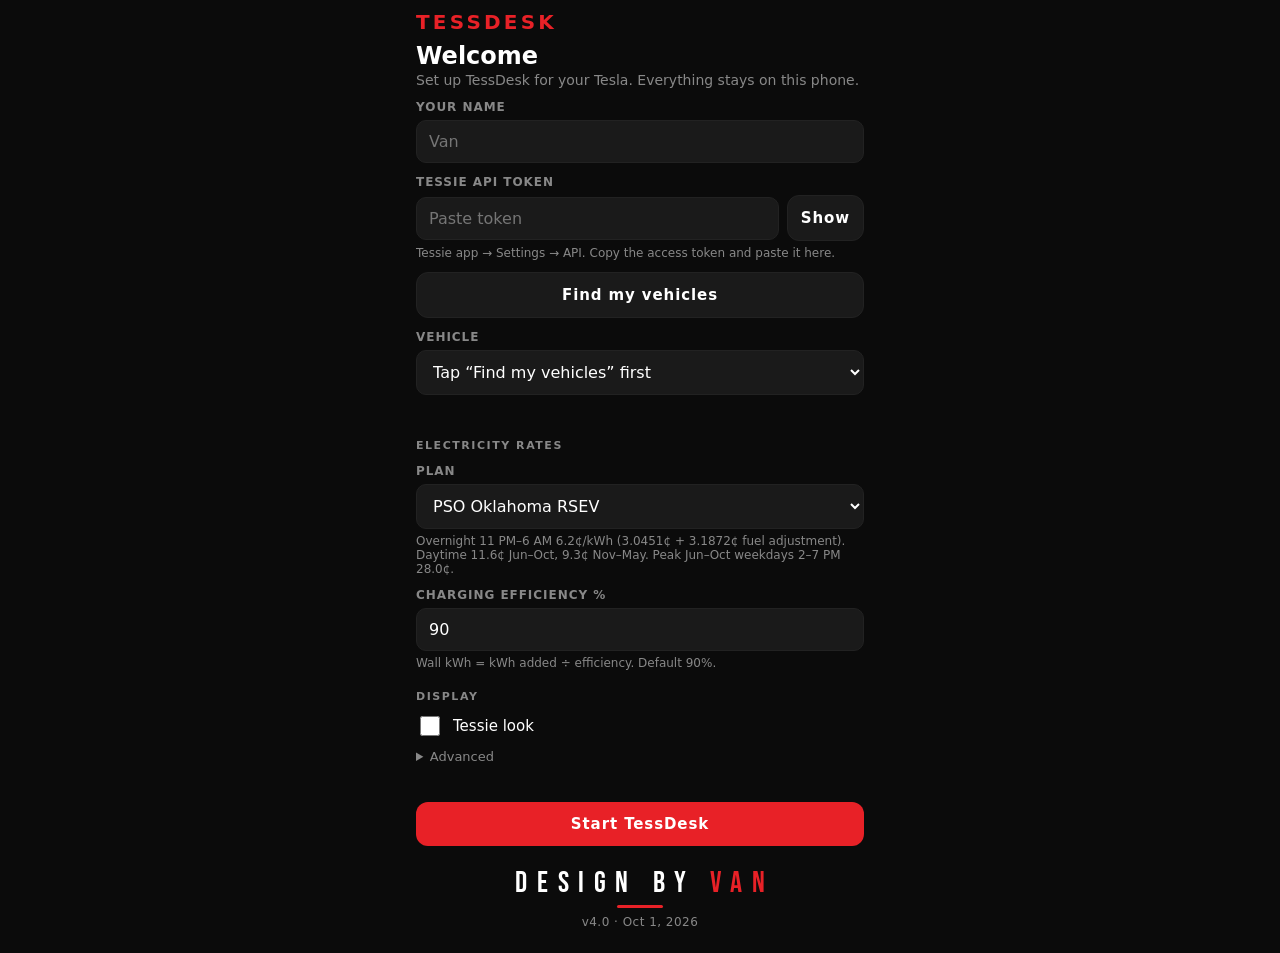
==== index.html @ 88606e4b "TessDesk mobile v4.0" ====
<!doctype html>
<html lang="en">
<head>
<meta charset="utf-8">
<meta name="viewport" content="width=device-width, initial-scale=1, viewport-fit=cover">
<title>TessDesk</title>
<meta name="description" content="TessDesk: Tesla charging cost dashboard. Design by Van.">
<meta name="theme-color" content="#0b0b0b">
<link rel="manifest" href="manifest.json">
<link rel="icon" type="image/png" sizes="32x32" href="icons/favicon-32.png">
<link rel="apple-touch-icon" sizes="180x180" href="icons/apple-touch-icon.png">
<meta name="mobile-web-app-capable" content="yes">
<meta name="apple-mobile-web-app-capable" content="yes">
<meta name="apple-mobile-web-app-status-bar-style" content="black-translucent">
<meta name="apple-mobile-web-app-title" content="TessDesk">
<meta name="format-detection" content="telephone=no">
<link rel="preload" href="fonts/BebasNeue-Regular.ttf" as="font" type="font/ttf" crossorigin>
<link rel="stylesheet" href="style.css">
<script>window.TD_CONFIG = { variant: 'main', storagePrefix: 'td:' };
try { if (JSON.parse(localStorage.getItem('td:tessieLook'))) document.documentElement.className = 'pre-tessie'; } catch (e) {}</script>
</head>
<body>
<script>if (document.documentElement.className === 'pre-tessie') document.body.className = 'tessie';</script>
<div id="app"></div>
<script src="app.js"></script>
<script>
if ('serviceWorker' in navigator) {
  window.addEventListener('load', function () { navigator.serviceWorker.register('sw.js', { scope: './' }).catch(function () {}); });
}
</script>
</body>
</html>
---- style.css ----
/* TessDesk mobile: v4.0 */
@font-face { font-family: "Bebas Neue"; src: url("fonts/BebasNeue-Regular.ttf") format("truetype"); font-display: swap; }

:root {
  --bg: #0b0b0b; --card: #111111; --card2: #1a1a1a; --line: #222222;
  --text: #ffffff; --muted: #888888; --accent: #E82127; --green: #2ECC40; --red: #E82127;
  --amber: #FFB020; --radius: 10px; --hero-font: "Segoe UI", system-ui, -apple-system, Roboto, sans-serif;
  --font: "Segoe UI", system-ui, -apple-system, "Helvetica Neue", Roboto, sans-serif;
  --track: #2a2a2a; --chip: #151515; --switch: #E82127;
}
/* TESSIE LOOK: Tessie's own palette (tessie.com: #0b0b0b bg, #3578ff blue, #49df93 green, #a1a7b1 captions) */
body.tessie {
  --bg: #081426; --card: #0f1f3a; --card2: #13284a; --line: #1c2d4a;
  --text: #ffffff; --muted: #a1a7b1; --accent: #E82127; --green: #49df93; --red: #ea384c;
  --amber: #ffb547; --radius: 16px; --track: #1c2d4a; --chip: #0f1f3a; --switch: #3578ff;
  --font: -apple-system, "SF Pro Display", "Segoe UI Variable Display", "Inter", system-ui, Roboto, sans-serif;
  --hero-font: -apple-system, "SF Pro Display", "Segoe UI Variable Display", "Inter", system-ui, Roboto, sans-serif;
}

* { box-sizing: border-box; -webkit-tap-highlight-color: transparent; }
html, body { margin: 0; background: var(--bg); color: var(--text); font-family: var(--font); }
body { min-height: 100vh; overscroll-behavior-y: contain; transition: background .25s; }
.wrap { max-width: 480px; margin: 0 auto; padding: calc(env(safe-area-inset-top) + 10px) 16px calc(env(safe-area-inset-bottom) + 18px); }
button { font: inherit; color: inherit; }

/* header */
.hdr { display: flex; align-items: center; justify-content: space-between; gap: 8px; }
.brand { font-weight: 900; color: var(--accent); letter-spacing: .16em; font-size: 20px; text-transform: uppercase; }
.who { color: var(--muted); font-size: 13px; text-align: right; white-space: nowrap; overflow: hidden; text-overflow: ellipsis; }
.who b { color: var(--text); font-weight: 600; }
.toolbar { display: flex; align-items: center; justify-content: space-between; margin: 6px 0 4px; color: var(--muted); font-size: 12px; min-height: 30px; }
.tools { display: flex; gap: 6px; }
.icon-btn { background: var(--card); border: 1px solid var(--line); border-radius: 50%; width: 34px; height: 34px; display: grid; place-items: center; cursor: pointer; }
.icon-btn svg { width: 17px; height: 17px; fill: none; stroke: var(--text); stroke-width: 2; stroke-linecap: round; stroke-linejoin: round; }
.icon-btn.spin svg { animation: spin 0.9s linear infinite; }
@keyframes spin { to { transform: rotate(360deg); } }
.note { color: var(--muted); }
.note.err { color: var(--amber); }

/* hero */
.hero { text-align: center; padding: 14px 0 6px; }
.hero .badge { display: inline-block; font-size: 11px; font-weight: 700; letter-spacing: .12em; padding: 3px 10px; border-radius: 99px; background: var(--card); color: var(--muted); }
.hero .badge.on { color: var(--green); background: color-mix(in srgb, var(--green) 14%, transparent); }
.hero .money { font-family: var(--hero-font); font-weight: 800; font-size: 76px; line-height: 1.05; letter-spacing: -.02em; margin: 6px 0 2px; font-variant-numeric: tabular-nums; }
.money.green { color: var(--green); } .money.red { color: var(--red); }
.hero .sub { font-size: 15px; color: var(--text); opacity: .9; }
.hero .meta { font-size: 12.5px; color: var(--muted); margin-top: 4px; }

/* toggle */
.toggle-row { display: flex; justify-content: center; margin: 10px 0 14px; }
.toggle { display: inline-flex; align-items: center; gap: 10px; background: var(--card); border: 1px solid var(--line); border-radius: 99px; padding: 6px 8px 6px 14px; cursor: pointer; user-select: none; font-size: 11.5px; font-weight: 800; letter-spacing: .14em; color: var(--muted); }
.toggle .sw { width: 38px; height: 22px; border-radius: 99px; background: var(--track); position: relative; transition: background .2s; }
.toggle .sw::after { content: ""; position: absolute; top: 3px; left: 3px; width: 16px; height: 16px; border-radius: 50%; background: #fff; transition: left .2s; }
.toggle.on { color: var(--text); } .toggle.on .sw { background: var(--switch); } .toggle.on .sw::after { left: 19px; }

/* cards */
.card { background: var(--card); border: 1px solid var(--line); border-radius: var(--radius); padding: 14px; margin: 10px 0; }
body.tessie .card { border-color: transparent; }
.card h3 { margin: 0 0 10px; font-size: 11px; font-weight: 800; letter-spacing: .14em; color: var(--muted); text-transform: uppercase; }

/* progress */
.prog { position: relative; height: 34px; margin: 4px 6px 0; }
.prog .track { position: absolute; left: 0; right: 0; top: 13px; height: 8px; border-radius: 99px; background: var(--track); }
.prog .fill { position: absolute; left: 0; top: 13px; height: 8px; border-radius: 99px; transition: width .6s; }
.prog .ball { position: absolute; top: 6px; width: 22px; height: 22px; margin-left: -11px; border-radius: 50%; border: 3px solid var(--bg); transition: left .6s; }
.prog .ball.pulse { animation: pulse 1.6s ease-in-out infinite; }
@keyframes pulse { 0%,100% { box-shadow: 0 0 0 0 color-mix(in srgb, var(--green) 60%, transparent); } 50% { box-shadow: 0 0 0 8px transparent; } }
.prog .bubble { position: absolute; top: -16px; transform: translateX(-50%); font-size: 12px; font-weight: 800; transition: left .6s; }
.prog-labels { display: flex; justify-content: space-between; font-size: 12px; color: var(--muted); margin: 4px 0 0; }
.prog-labels b { color: var(--text); font-weight: 700; }
.green-bg { background: var(--green); } .red-bg { background: var(--red); }
.green-t { color: var(--green); } .red-t { color: var(--red); }

/* chips */
.chips { display: grid; grid-template-columns: repeat(3, 1fr); gap: 8px; margin: 10px 0; }
.chip { background: var(--chip); border: 1px solid var(--line); border-radius: 12px; padding: 10px 6px; text-align: center; }
body.tessie .chip { border-color: transparent; border-radius: 16px; }
.chip .k { font-size: 10px; font-weight: 800; letter-spacing: .14em; color: var(--muted); }
.chip .v { font-size: 18px; font-weight: 700; margin-top: 3px; font-variant-numeric: tabular-nums; white-space: nowrap; }

/* tires */
.tires svg { display: block; width: 100%; height: auto; max-height: 230px; }
.tires .body { fill: var(--card2); stroke: var(--muted); stroke-width: 2; }
.tires .glass { fill: color-mix(in srgb, var(--muted) 22%, transparent); }
.tires .tire { fill: var(--bg); stroke: var(--muted); stroke-width: 1.5; }
.tires .tire.low { fill: color-mix(in srgb, var(--amber) 35%, #000); stroke: var(--amber); }
.tires .psi { font: 700 22px var(--font); fill: var(--text); }
.tires .psi.low { fill: var(--amber); }
.tires .unit { font: 600 11px var(--font); fill: var(--muted); letter-spacing: .1em; }
.tires .lead { stroke: var(--line); stroke-width: 1.5; }

/* rows */
.rows .row { display: flex; align-items: baseline; justify-content: space-between; padding: 11px 2px; border-top: 1px solid var(--line); }
.rows .row:first-of-type { border-top: 0; }
.rows .row .l { font-size: 15px; } .rows .row .l small { display: block; color: var(--muted); font-size: 11.5px; margin-top: 1px; }
.rows .row .r { text-align: right; font-variant-numeric: tabular-nums; }
.rows .row .r b { font-size: 18px; } .rows .row .r small { display: block; color: var(--muted); font-size: 12px; }
.row.hl .l { color: var(--amber); } body.tessie .row.hl .l { color: #b4cdf0; }

/* footer */
.foot { text-align: center; margin: 22px 0 6px; }
.dbv { font-family: "Bebas Neue", "Oswald", Impact, "Arial Narrow", sans-serif; font-size: 30px; letter-spacing: .32em; padding-left: .32em; color: var(--text); line-height: 1; }
.dbv span { color: var(--red); }
.dbv-bar { width: 46px; height: 3px; margin: 7px auto 7px; background: var(--red); border-radius: 2px; }
.ver { color: var(--muted); font-size: 12px; letter-spacing: .04em; }

/* pull to refresh */
.ptr { position: fixed; left: 50%; top: calc(env(safe-area-inset-top) + 6px); transform: translate(-50%, -60px); background: var(--card); border: 1px solid var(--line); color: var(--muted); font-size: 12px; padding: 6px 12px; border-radius: 99px; transition: transform .15s; z-index: 10; }

/* forms */
.form h1 { font-size: 24px; margin: 8px 0 2px; }
.form p.lead { color: var(--muted); margin: 0 0 12px; font-size: 14px; }
.field { margin: 12px 0; }
.field label { display: block; font-size: 12px; font-weight: 700; letter-spacing: .08em; color: var(--muted); text-transform: uppercase; margin-bottom: 6px; }
.field .help { font-size: 12px; color: var(--muted); margin-top: 5px; }
input[type=text], input[type=password], input[type=number], input[type=url], select {
  width: 100%; font: inherit; font-size: 16px; color: var(--text); background: var(--card2); border: 1px solid var(--line); border-radius: 10px; padding: 11px 12px; outline: none; }
input:focus, select:focus { border-color: var(--accent); }
.inline { display: flex; gap: 8px; align-items: center; }
.inline > * { flex: 1; }
.check { display: flex; gap: 10px; align-items: center; font-size: 15px; margin: 10px 0; }
.check input { width: 20px; height: 20px; accent-color: var(--accent); }
.btn { display: block; width: 100%; border: 0; border-radius: 12px; padding: 13px; font-weight: 800; letter-spacing: .06em; cursor: pointer; background: var(--accent); color: #fff; margin: 10px 0; font-size: 15px; }
.btn.ghost { background: var(--card2); color: var(--text); border: 1px solid var(--line); }
.btn.danger { background: transparent; color: var(--red); border: 1px solid var(--red); }
.btn:disabled { opacity: .5; }
.msg { font-size: 13px; margin-top: 6px; min-height: 18px; }
.msg.err { color: var(--amber); } .msg.ok { color: var(--green); }
.sect { font-size: 11px; font-weight: 800; letter-spacing: .14em; color: var(--muted); margin: 20px 0 4px; text-transform: uppercase; }
.hidden { display: none !important; }
.test-banner { background: #FFB020; color: #000; font-weight: 800; font-size: 11px; letter-spacing: .18em; text-align: center; padding: 3px; border-radius: 6px; margin-bottom: 8px; }
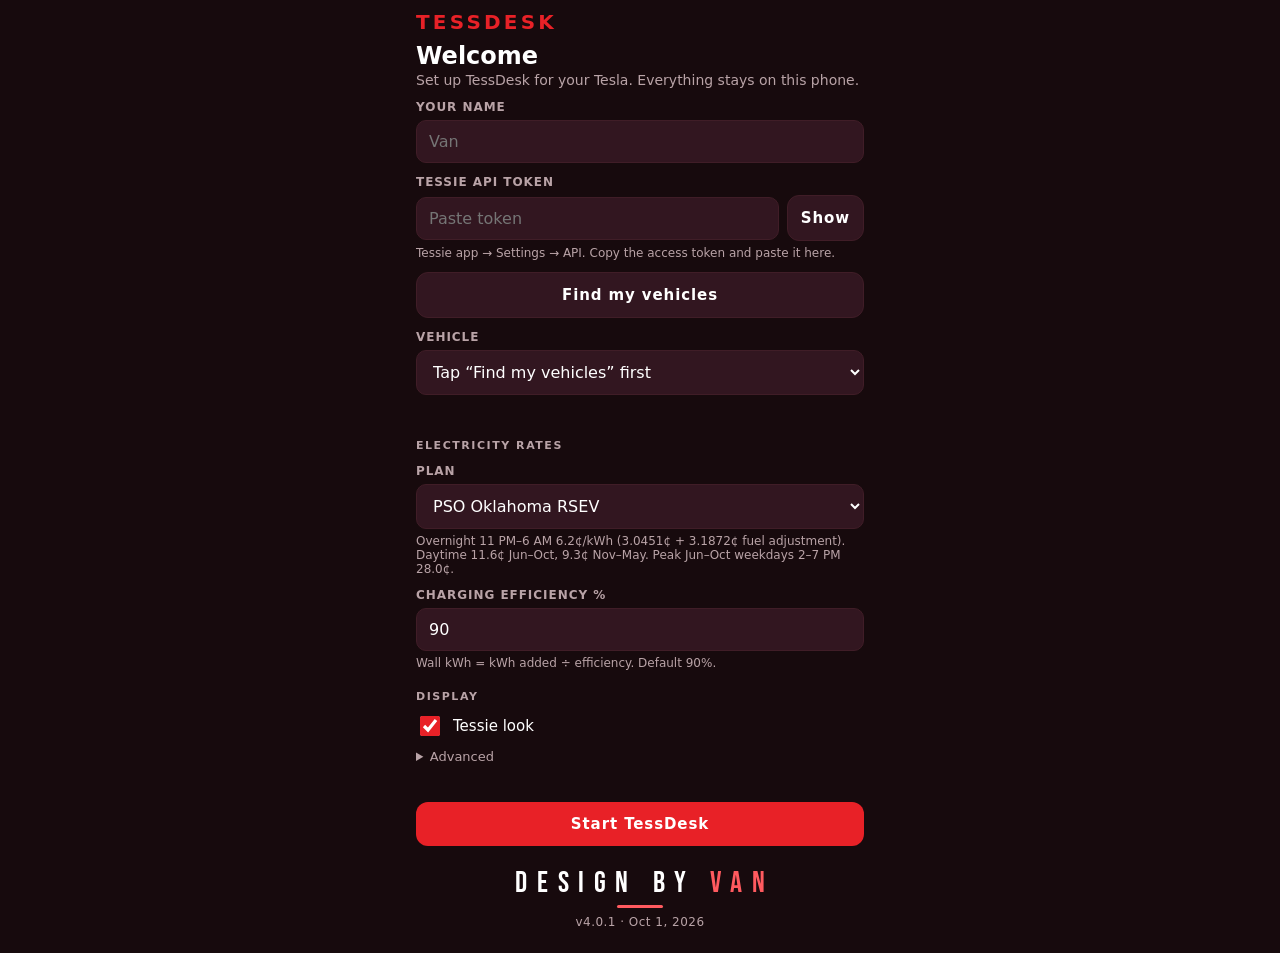
==== commit 819e76bc: "TessDesk v4.0.1: Tessie look default, palette follows charging state (green charging / red idle)" ====
--- a/index.html
+++ b/index.html
@@ -17,10 +17,13 @@
 <link rel="preload" href="fonts/BebasNeue-Regular.ttf" as="font" type="font/ttf" crossorigin>
 <link rel="stylesheet" href="style.css">
 <script>window.TD_CONFIG = { variant: 'main', storagePrefix: 'td:' };
-try { if (JSON.parse(localStorage.getItem('td:tessieLook'))) document.documentElement.className = 'pre-tessie'; } catch (e) {}</script>
+try { var tl = localStorage.getItem('td:tessieLook'), on = tl === null ? true : JSON.parse(tl) !== false, cc = JSON.parse(localStorage.getItem('td:cache') || 'null'),
+  chg = !!(cc && cc.state && cc.state.charge_state && cc.state.charge_state.charging_state === 'Charging');
+  if (on) { document.documentElement.className = chg ? 'pre-tessie' : 'pre-tessie-idle';
+    document.querySelector('meta[name=theme-color]').setAttribute('content', chg ? '#081426' : '#170a0d'); } } catch (e) {}</script>
 </head>
 <body>
-<script>if (document.documentElement.className === 'pre-tessie') document.body.className = 'tessie';</script>
+<script>var pc = document.documentElement.className; if (pc === 'pre-tessie') document.body.className = 'tessie'; else if (pc === 'pre-tessie-idle') document.body.className = 'tessie idle';</script>
 <div id="app"></div>
 <script src="app.js"></script>
 <script>
--- a/style.css
+++ b/style.css
@@ -16,6 +16,14 @@
   --font: -apple-system, "SF Pro Display", "Segoe UI Variable Display", "Inter", system-ui, Roboto, sans-serif;
   --hero-font: -apple-system, "SF Pro Display", "Segoe UI Variable Display", "Inter", system-ui, Roboto, sans-serif;
 }
+
+/* TESSIE LOOK while NOT charging: same look, red accents, subtle red-tinted dark background */
+body.tessie.idle {
+  --bg: #170a0d; --card: #26111a; --card2: #321620; --line: #401d27;
+  --muted: #b9a3a7; --red: #ff5a5f; --accent: #E82127; --amber: #ffb547;
+  --track: #401d27; --chip: #26111a; --switch: #E82127;
+}
+body.tessie.idle .row.hl .l { color: #ffb3b5 !important; }
 
 * { box-sizing: border-box; -webkit-tap-highlight-color: transparent; }
 html, body { margin: 0; background: var(--bg); color: var(--text); font-family: var(--font); }
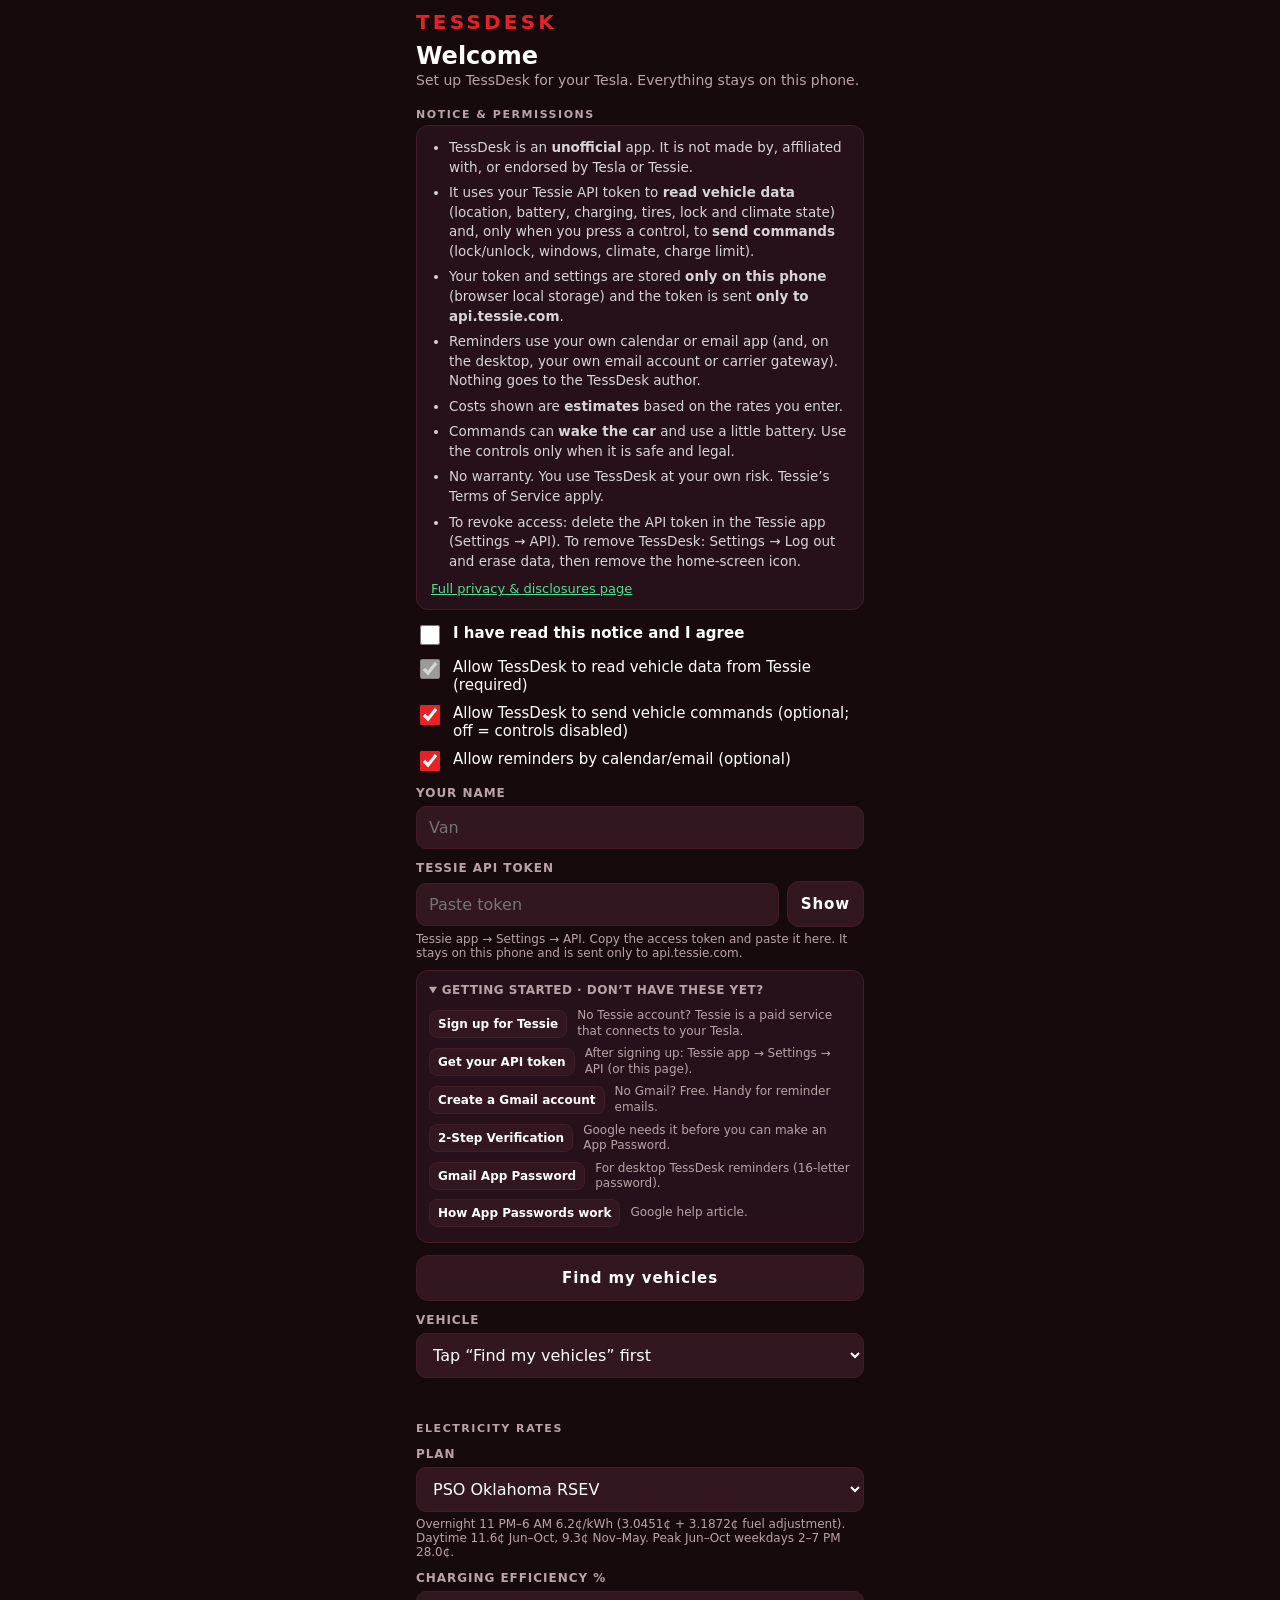
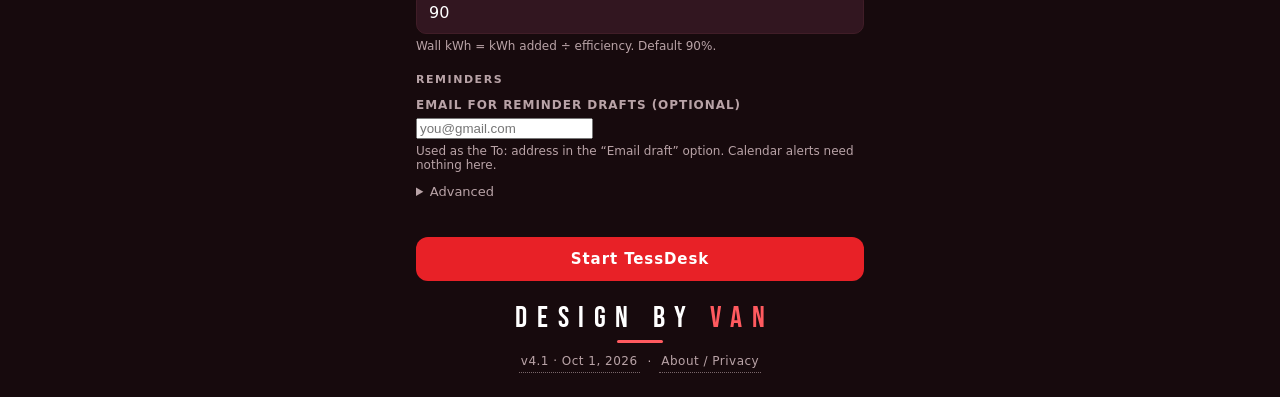
==== commit 1acc386c: "TessDesk v4.1: Tesla controls, charge-limit slider, battery card, green/yellow/red tires with remind" ====
--- a/index.html
+++ b/index.html
@@ -17,7 +17,7 @@
 <link rel="preload" href="fonts/BebasNeue-Regular.ttf" as="font" type="font/ttf" crossorigin>
 <link rel="stylesheet" href="style.css">
 <script>window.TD_CONFIG = { variant: 'main', storagePrefix: 'td:' };
-try { var tl = localStorage.getItem('td:tessieLook'), on = tl === null ? true : JSON.parse(tl) !== false, cc = JSON.parse(localStorage.getItem('td:cache') || 'null'),
+try { var on = true, cc = JSON.parse(localStorage.getItem('td:cache') || 'null'),
   chg = !!(cc && cc.state && cc.state.charge_state && cc.state.charge_state.charging_state === 'Charging');
   if (on) { document.documentElement.className = chg ? 'pre-tessie' : 'pre-tessie-idle';
     document.querySelector('meta[name=theme-color]').setAttribute('content', chg ? '#081426' : '#170a0d'); } } catch (e) {}</script>
--- a/style.css
+++ b/style.css
@@ -1,4 +1,4 @@
-/* TessDesk mobile: v4.0 */
+/* TessDesk mobile: v4.1 */
 @font-face { font-family: "Bebas Neue"; src: url("fonts/BebasNeue-Regular.ttf") format("truetype"); font-display: swap; }
 
 :root {
@@ -54,12 +54,7 @@
 .hero .sub { font-size: 15px; color: var(--text); opacity: .9; }
 .hero .meta { font-size: 12.5px; color: var(--muted); margin-top: 4px; }
 
-/* toggle */
-.toggle-row { display: flex; justify-content: center; margin: 10px 0 14px; }
-.toggle { display: inline-flex; align-items: center; gap: 10px; background: var(--card); border: 1px solid var(--line); border-radius: 99px; padding: 6px 8px 6px 14px; cursor: pointer; user-select: none; font-size: 11.5px; font-weight: 800; letter-spacing: .14em; color: var(--muted); }
-.toggle .sw { width: 38px; height: 22px; border-radius: 99px; background: var(--track); position: relative; transition: background .2s; }
-.toggle .sw::after { content: ""; position: absolute; top: 3px; left: 3px; width: 16px; height: 16px; border-radius: 50%; background: #fff; transition: left .2s; }
-.toggle.on { color: var(--text); } .toggle.on .sw { background: var(--switch); } .toggle.on .sw::after { left: 19px; }
+.gap { height: 12px; }
 
 /* cards */
 .card { background: var(--card); border: 1px solid var(--line); border-radius: var(--radius); padding: 14px; margin: 10px 0; }
@@ -85,15 +80,26 @@
 body.tessie .chip { border-color: transparent; border-radius: 16px; }
 .chip .k { font-size: 10px; font-weight: 800; letter-spacing: .14em; color: var(--muted); }
 .chip .v { font-size: 18px; font-weight: 700; margin-top: 3px; font-variant-numeric: tabular-nums; white-space: nowrap; }
+.chip .v.soft { font-size: 15px; color: var(--text); line-height: 21px; }
+.chip .s { font-size: 10.5px; color: var(--muted); margin-top: 2px; white-space: nowrap; overflow: hidden; text-overflow: ellipsis; }
 
 /* tires */
 .tires svg { display: block; width: 100%; height: auto; max-height: 230px; }
 .tires .body { fill: var(--card2); stroke: var(--muted); stroke-width: 2; }
 .tires .glass { fill: color-mix(in srgb, var(--muted) 22%, transparent); }
 .tires .tire { fill: var(--bg); stroke: var(--muted); stroke-width: 1.5; }
-.tires .tire.low { fill: color-mix(in srgb, var(--amber) 35%, #000); stroke: var(--amber); }
+.tires .tire.g { fill: color-mix(in srgb, var(--green) 55%, #000); stroke: var(--green); }
+.tires .tire.y { fill: color-mix(in srgb, var(--amber) 50%, #000); stroke: var(--amber); }
+.tires .tire.r { fill: color-mix(in srgb, #ff3b3b 55%, #000); stroke: #ff4d4d; }
 .tires .psi { font: 700 22px var(--font); fill: var(--text); }
-.tires .psi.low { fill: var(--amber); }
+.tires .psi.y { fill: var(--amber); }
+.tires .psi.r { fill: #ff4d4d; }
+.tires .pulse { animation: tpulse 1.3s ease-in-out infinite; }
+@keyframes tpulse { 0%, 100% { opacity: 1; } 50% { opacity: .25; } }
+@media (prefers-reduced-motion: reduce) { .tires .pulse { animation-duration: 2.6s; } }
+.cbtn.remind { display: flex; flex-direction: column; align-items: center; width: 100%; margin-top: 8px; min-height: 48px; gap: 2px; }
+.cbtn.remind small { font-size: 11px; color: var(--muted); font-weight: 600; letter-spacing: .04em; }
+.tires .psi .warn { font-size: 13px; font-weight: 800; letter-spacing: .06em; }
 .tires .unit { font: 600 11px var(--font); fill: var(--muted); letter-spacing: .1em; }
 .tires .lead { stroke: var(--line); stroke-width: 1.5; }
 
@@ -110,7 +116,8 @@
 .dbv { font-family: "Bebas Neue", "Oswald", Impact, "Arial Narrow", sans-serif; font-size: 30px; letter-spacing: .32em; padding-left: .32em; color: var(--text); line-height: 1; }
 .dbv span { color: var(--red); }
 .dbv-bar { width: 46px; height: 3px; margin: 7px auto 7px; background: var(--red); border-radius: 2px; }
-.ver { color: var(--muted); font-size: 12px; letter-spacing: .04em; }
+.ver { color: var(--muted); font-size: 12px; letter-spacing: .04em; text-decoration: none; border-bottom: 1px dotted color-mix(in srgb, var(--muted) 60%, transparent); padding: 4px 2px; }
+.ver:active, .ver:hover { color: var(--text); }
 
 /* pull to refresh */
 .ptr { position: fixed; left: 50%; top: calc(env(safe-area-inset-top) + 6px); transform: translate(-50%, -60px); background: var(--card); border: 1px solid var(--line); color: var(--muted); font-size: 12px; padding: 6px 12px; border-radius: 99px; transition: transform .15s; z-index: 10; }
@@ -137,3 +144,86 @@
 .sect { font-size: 11px; font-weight: 800; letter-spacing: .14em; color: var(--muted); margin: 20px 0 4px; text-transform: uppercase; }
 .hidden { display: none !important; }
 .test-banner { background: #FFB020; color: #000; font-weight: 800; font-size: 11px; letter-spacing: .18em; text-align: center; padding: 3px; border-radius: 6px; margin-bottom: 8px; }
+
+/* v4.1 battery card */
+.batt-hd { display: flex; justify-content: space-between; align-items: baseline; }
+.batt-hd h3 { margin-bottom: 4px; }
+.bstate { font-size: 10.5px; font-weight: 800; letter-spacing: .1em; color: var(--muted); }
+.bstate.on { color: var(--green); }
+.batt-top, .batt-drag { display: flex; align-items: flex-end; gap: 14px; height: 54px; }
+.batt-top .pct { font-size: 50px; font-weight: 800; line-height: 1; letter-spacing: -.02em; font-variant-numeric: tabular-nums; }
+.batt-top .rng b { display: block; font-size: 22px; font-weight: 700; line-height: 1.05; }
+.batt-top .rng small { display: block; font-size: 10px; font-weight: 800; letter-spacing: .12em; color: var(--muted); margin-bottom: 5px; }
+.batt-drag { justify-content: center; align-items: center; }
+.batt-drag small { white-space: nowrap; font-size: 11px; font-weight: 800; letter-spacing: .14em; color: var(--muted); }
+.batt-drag span { white-space: nowrap; font-size: 36px; font-weight: 800; font-variant-numeric: tabular-nums; }
+.bar { position: relative; height: 52px; margin: 6px 14px 0; touch-action: none; cursor: pointer; }
+.bar .track { position: absolute; left: 0; right: 0; top: 21px; height: 10px; border-radius: 99px; background: var(--track); }
+.bar .fill { position: absolute; top: 21px; height: 10px; border-radius: 99px; transition: width .4s, left .4s; }
+.bar .fill.base { left: 0; opacity: .45; }
+.bar .tick { position: absolute; top: 13px; width: 2px; height: 26px; margin-left: -1px; background: var(--text); opacity: .7; border-radius: 1px; }
+.bar .ball { position: absolute; top: 12px; width: 28px; height: 28px; margin-left: -14px; border-radius: 50%; border: 3px solid var(--bg); color: var(--bg); font-size: 10px; font-weight: 800; display: grid; place-items: center; transition: left .4s; }
+.bar .ball.pulse { animation: pulse 1.6s ease-in-out infinite; }
+.bar .thumb { position: absolute; top: 0; width: 30px; height: 52px; margin-left: -15px; border-radius: 9px; background: #fff; border: 3px solid var(--bg);
+  box-shadow: 0 2px 8px rgba(0,0,0,.45); display: flex; justify-content: center; align-items: center; gap: 4px; cursor: ew-resize; }
+.bar .thumb i { width: 2px; height: 20px; background: #666; border-radius: 1px; }
+.bar .thumb.drag { transform: scale(1.12); box-shadow: 0 0 0 6px color-mix(in srgb, var(--text) 18%, transparent); }
+.fl-labels { display: flex; justify-content: space-between; margin-top: 8px; }
+.fl-labels > div { display: flex; flex-direction: column; }
+.fl-labels .r { text-align: right; align-items: flex-end; }
+.fl-labels small { font-size: 10.5px; font-weight: 800; letter-spacing: .14em; color: var(--muted); }
+.fl-labels .mi { font-size: 14px; font-weight: 700; color: var(--text); opacity: .85; margin-top: 2px; }
+.fl-labels b { font-size: 24px; font-weight: 800; line-height: 1.05; font-variant-numeric: tabular-nums; }
+
+/* v4.1 TESLA CONTROLS (styled like the tires card) */
+.ctl-hd { display: flex; justify-content: space-between; align-items: baseline; }
+.ctl .dry { font-size: 10px; font-weight: 800; letter-spacing: .12em; color: var(--amber); }
+.ctl-row2 { display: grid; grid-template-columns: 1fr 1fr; gap: 8px; }
+.ctl-row3 { display: grid; grid-template-columns: 1fr 1fr 1.35fr; gap: 8px; margin-top: 8px; }
+.cbtn { background: var(--card2); border: 1.5px solid var(--line); border-radius: 14px; min-height: 54px; padding: 6px 8px; cursor: pointer; color: var(--text);
+  display: flex; flex-direction: column; align-items: center; justify-content: center; touch-action: manipulation; }
+.cbtn:active { transform: scale(.97); opacity: .8; }
+.cbtn:disabled { opacity: .45; }
+.cbtn b { font-size: 15px; font-weight: 800; letter-spacing: .04em; }
+.cbtn small { font-size: 10.5px; color: var(--muted); font-weight: 600; letter-spacing: .04em; white-space: nowrap; }
+.cbtn.big { flex-direction: row; justify-content: flex-start; gap: 10px; min-height: 66px; padding: 8px 12px; text-align: left; }
+.cbtn.big span { display: flex; flex-direction: column; min-width: 0; }
+.cbtn.big b { font-size: 17px; }
+.cbtn svg { width: 24px; height: 24px; flex: 0 0 24px; fill: none; stroke: var(--green); stroke-width: 2.2; stroke-linecap: round; stroke-linejoin: round; }
+.cbtn.warn { border-color: var(--amber); } .cbtn.warn b, .cbtn.warn small { color: var(--amber); } .cbtn.warn svg { stroke: var(--amber); }
+.cbtn.on { background: #3578ff; border-color: #3578ff; } .cbtn.on small { color: #e8efff; } .cbtn.on svg { stroke: #fff; }
+.temp { display: grid; grid-template-columns: 40px 1fr 40px; align-items: center; gap: 4px; }
+.cbtn.sq { min-height: 54px; padding: 0; font-size: 24px; font-weight: 800; }
+.temp .tv { text-align: center; } .temp .tv b { display: block; font-size: 20px; font-weight: 800; } .temp .tv small { font-size: 9px; font-weight: 800; letter-spacing: .1em; color: var(--muted); }
+.ctl-msg { display: flex; gap: 8px; align-items: center; margin-top: 10px; padding: 9px 10px; border-radius: 10px; background: color-mix(in srgb, var(--bg) 60%, transparent); font-size: 13px; color: var(--muted); min-height: 38px; }
+.ctl-msg.ok { color: var(--green); } .ctl-msg.err { color: #ff6b6b; } .ctl-msg.busy { color: var(--text); }
+.spin { width: 15px; height: 15px; flex: 0 0 15px; border-radius: 50%; border: 2.5px solid color-mix(in srgb, var(--green) 30%, transparent); border-top-color: var(--green); animation: spin .8s linear infinite; }
+
+/* confirmation dialog */
+.modal { position: fixed; inset: 0; background: rgba(0,0,0,.6); display: grid; place-items: center; z-index: 50; padding: 24px; }
+.mbox { background: var(--card); border: 1px solid var(--line); border-radius: 18px; padding: 20px; width: 100%; max-width: 340px; box-shadow: 0 12px 40px rgba(0,0,0,.5); }
+.mq { font-size: 20px; font-weight: 800; text-align: center; margin: 4px 0 16px; }
+.mbtns { display: grid; grid-template-columns: 1fr 1fr; gap: 10px; } .mbtns .btn { margin: 0; }
+
+/* v4.1: footer links, notice, getting-started panel, reminders */
+.foot-links { display: flex; justify-content: center; align-items: center; gap: 8px; flex-wrap: wrap; }
+.foot-links .dot { color: var(--muted); font-size: 12px; }
+.card.ctl.off { opacity: .75; }
+.notice { background: var(--card); border: 1px solid var(--line); border-radius: 12px; padding: 4px 14px 10px; font-size: 13.5px; line-height: 1.45; color: color-mix(in srgb, var(--text) 82%, transparent); }
+.notice ul { padding-left: 18px; margin: 8px 0; } .notice li { margin: 6px 0; }
+.notice .lnk, .lnk { color: var(--green); font-size: 13px; }
+.check.agree { margin-top: 14px; }
+.check { align-items: flex-start; } .check input { flex: 0 0 20px; margin-top: 1px; }
+.help-panel { margin: 10px 0; background: var(--card); border: 1px solid var(--line); border-radius: 12px; padding: 8px 12px; font-size: 13px; }
+.help-panel summary { cursor: pointer; font-weight: 800; letter-spacing: .04em; color: var(--muted); font-size: 12px; text-transform: uppercase; padding: 4px 0; }
+.help-panel .hl { display: flex; align-items: center; gap: 10px; margin: 7px 0; }
+.help-panel .hbtn { flex: 0 0 auto; min-width: 128px; text-align: center; background: var(--card2); border: 1px solid var(--line); border-radius: 8px; padding: 6px 8px; color: var(--text); text-decoration: none; font-weight: 700; font-size: 12px; }
+.help-panel .hl span { color: var(--muted); font-size: 12px; line-height: 1.3; }
+.mbox.rem { max-height: 86vh; overflow-y: auto; text-align: left; }
+.mbox.rem .rl { color: var(--muted); font-size: 13.5px; margin: 6px 0 10px; line-height: 1.5; }
+.mbox.rem .hrs { display: grid; grid-template-columns: repeat(4, 1fr); gap: 6px; }
+.mbox.rem .hrs .btn { margin: 0; padding: 11px 4px; }
+.mbox.rem .cust { display: flex; gap: 6px; margin-top: 8px; } .mbox.rem .cust input { flex: 0 0 80px; } .mbox.rem .cust .btn { margin: 0; }
+.mbox.rem a.btn { text-align: center; text-decoration: none; margin: 12px 0 4px; }
+.mbox.rem .rn { font-size: 12px; color: var(--muted); line-height: 1.4; }
+.mbox.rem .rn.muted { margin-top: 12px; font-style: italic; }
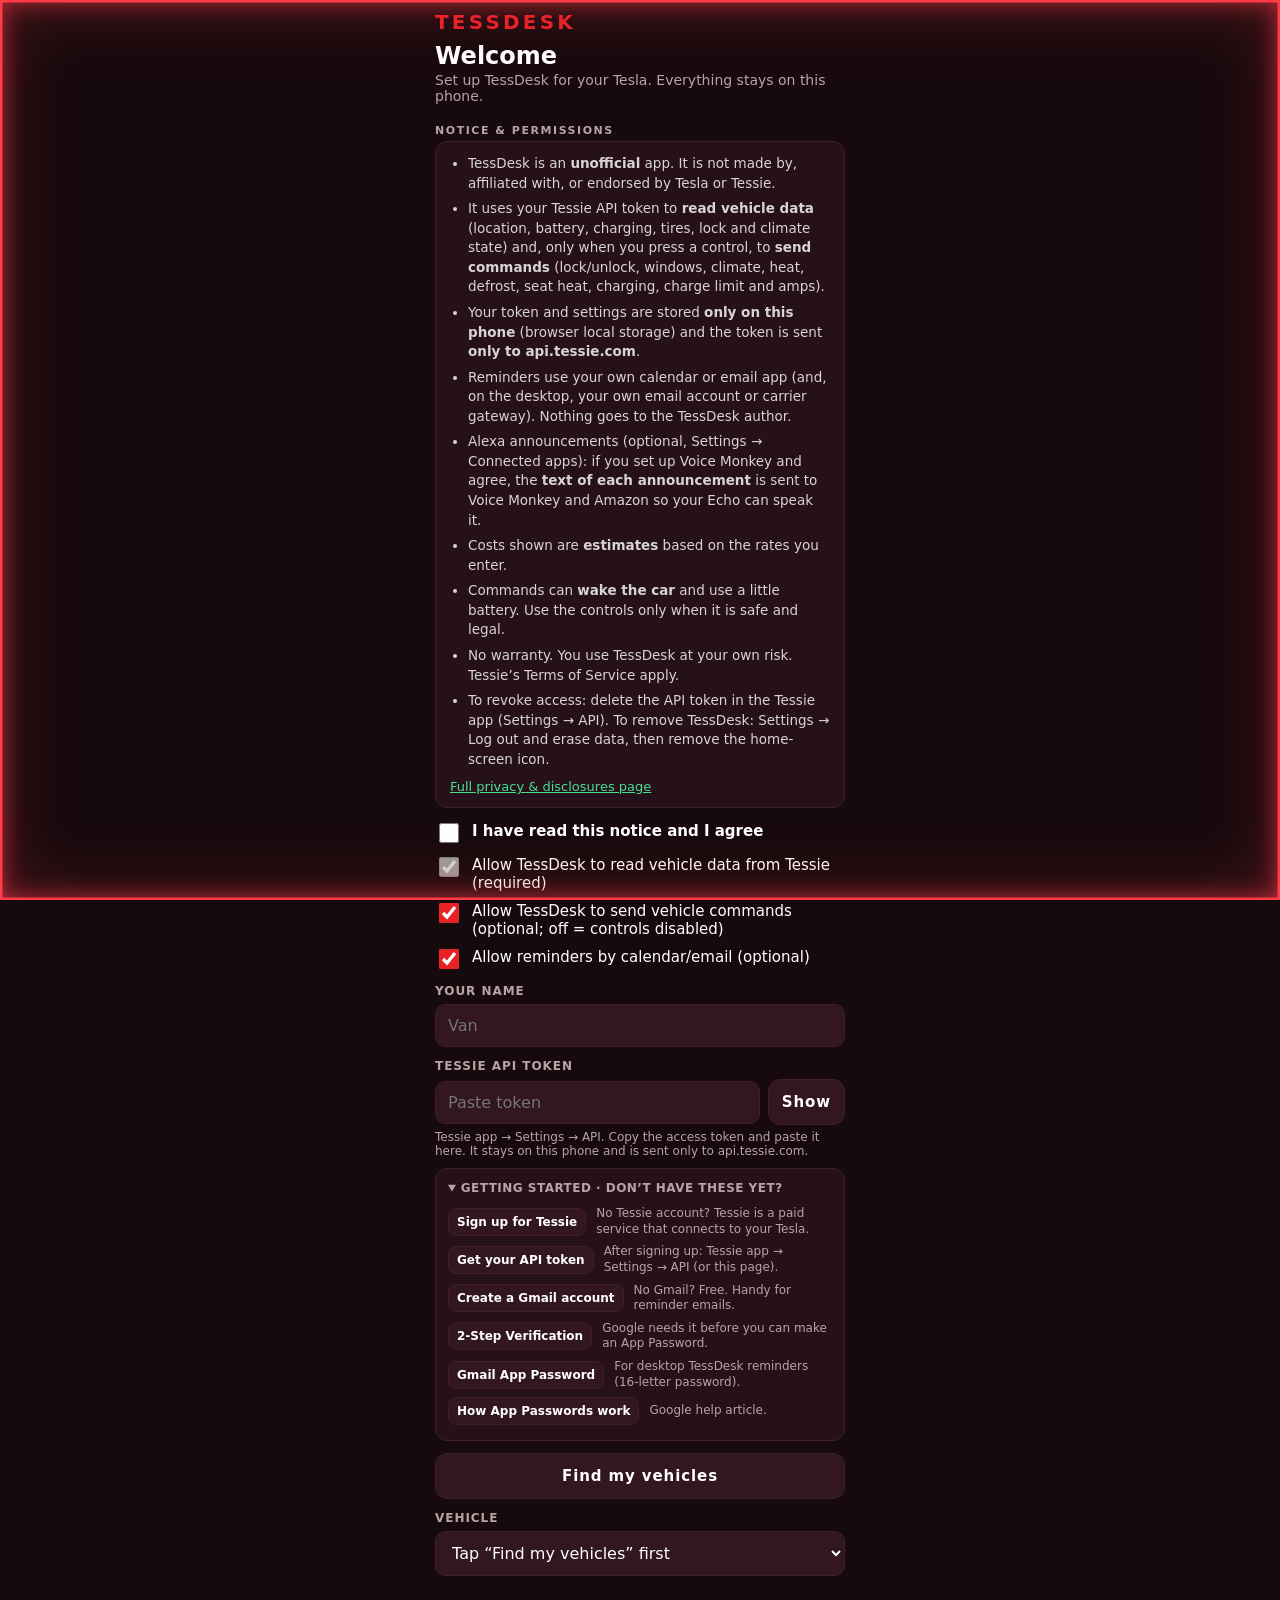
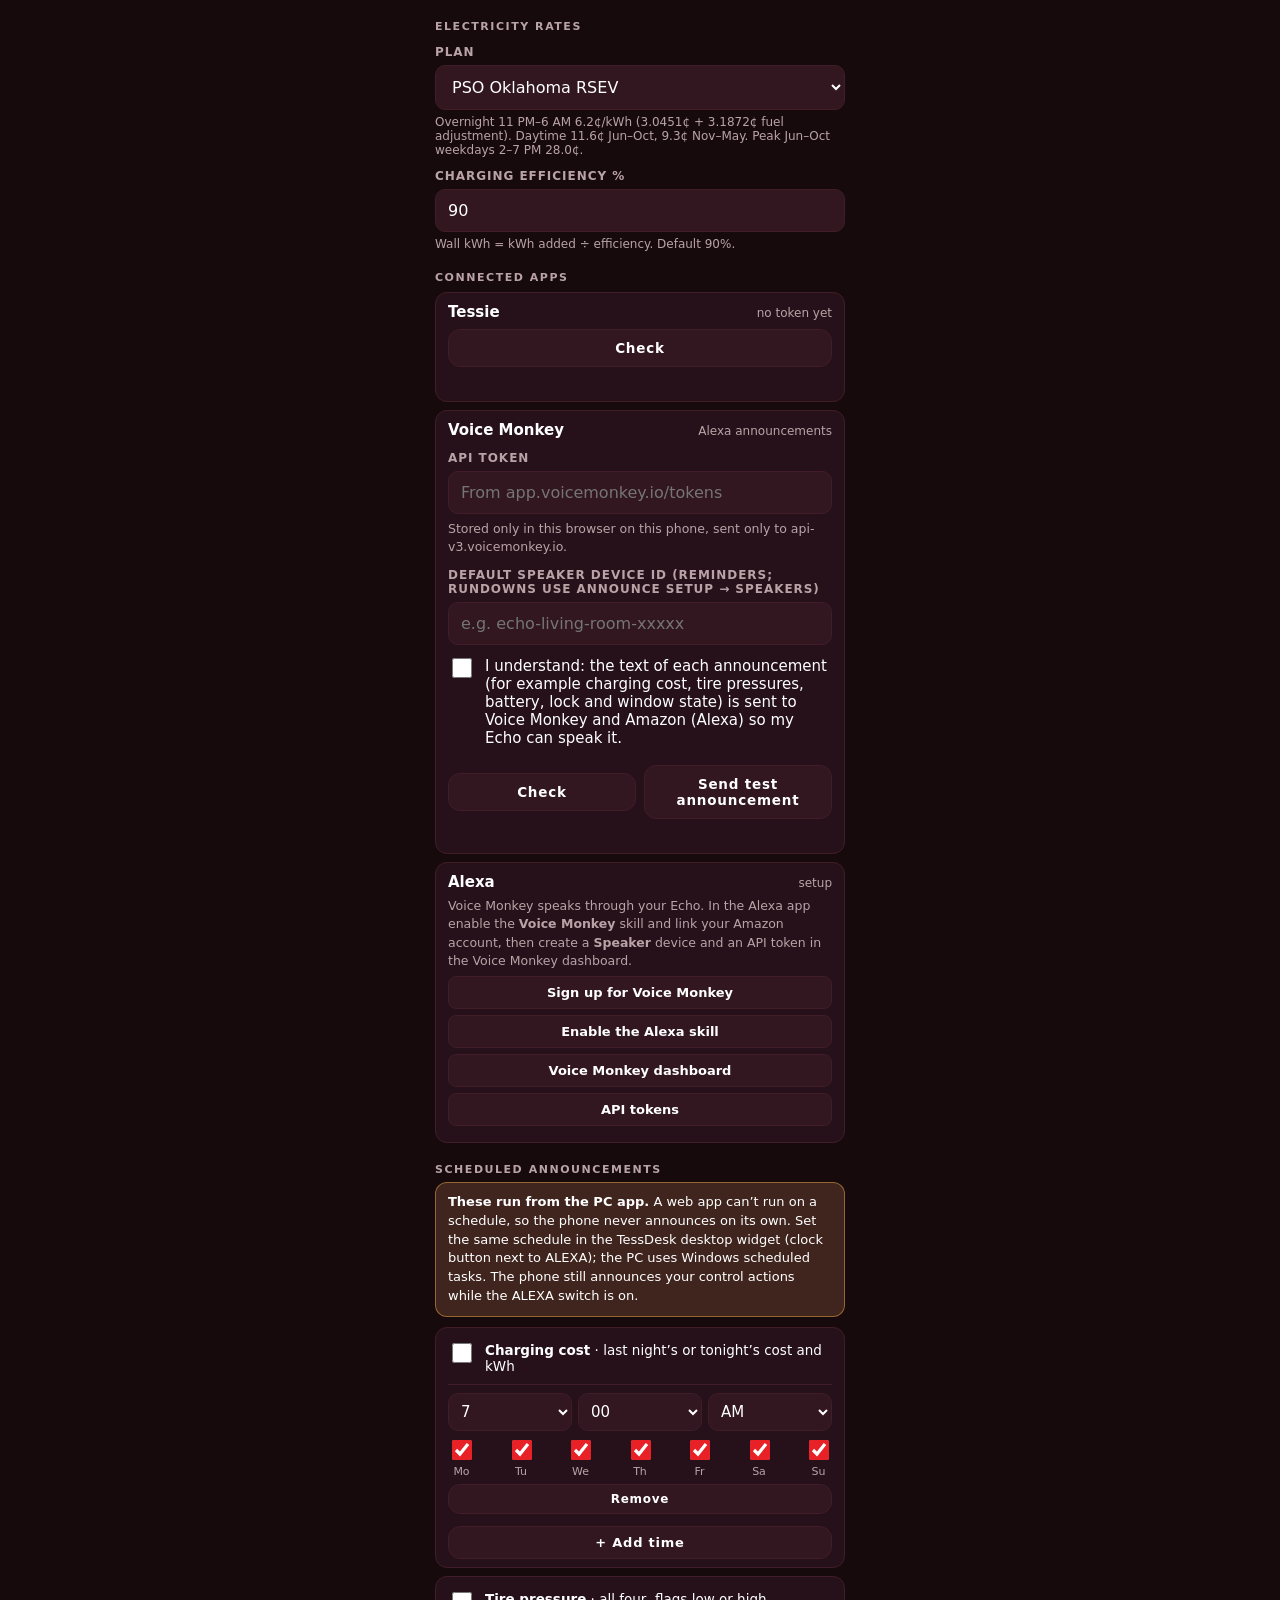
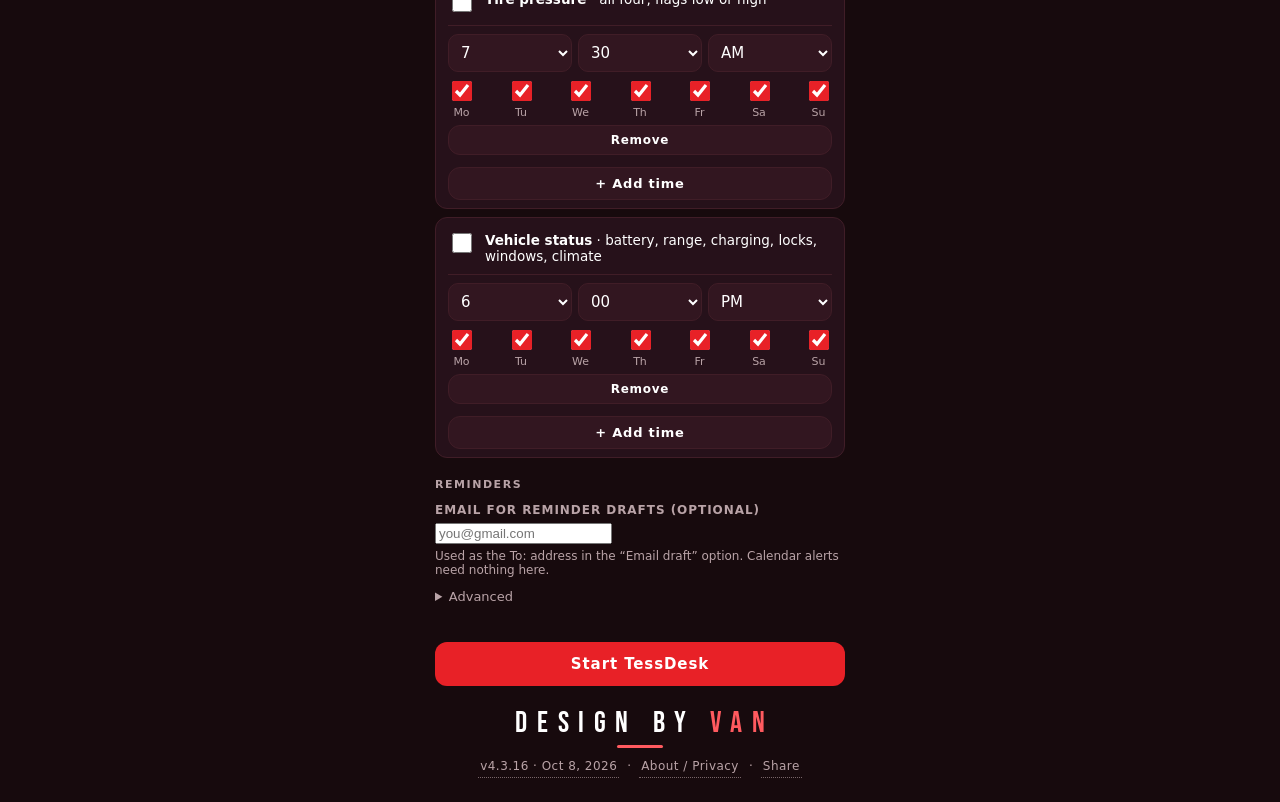
==== commit defb7216: "TessDesk phone v4.3.16: LEAVING SOON in TESLA CONTROLS (adjustable waits, Stop undoes done steps, ti" ====
--- a/index.html
+++ b/index.html
@@ -25,6 +25,7 @@
 <body>
 <script>var pc = document.documentElement.className; if (pc === 'pre-tessie') document.body.className = 'tessie'; else if (pc === 'pre-tessie-idle') document.body.className = 'tessie idle';</script>
 <div id="app"></div>
+<script src="leave.js"></script>
 <script src="app.js"></script>
 <script>
 if ('serviceWorker' in navigator) {
--- a/style.css
+++ b/style.css
@@ -1,4 +1,4 @@
-/* TessDesk mobile: v4.1 */
+/* TessDesk mobile: v4.2.1 */
 @font-face { font-family: "Bebas Neue"; src: url("fonts/BebasNeue-Regular.ttf") format("truetype"); font-display: swap; }
 
 :root {
@@ -28,7 +28,10 @@
 * { box-sizing: border-box; -webkit-tap-highlight-color: transparent; }
 html, body { margin: 0; background: var(--bg); color: var(--text); font-family: var(--font); }
 body { min-height: 100vh; overscroll-behavior-y: contain; transition: background .25s; }
-.wrap { max-width: 480px; margin: 0 auto; padding: calc(env(safe-area-inset-top) + 10px) 16px calc(env(safe-area-inset-bottom) + 18px); }
+/* v4.2.1: the app is ~10 mm (38 CSS px) narrower than v4.2 and stays centered: was full screen width (max 480px) with 16px padding,
+   now screen width minus 38px (19px extra side margin each side), max 442px. COMPACT applies the same 38px in fitCompact() in app.js. */
+:root { --trim: 38px; --app-max: 442px; }
+.wrap { width: min(calc(100% - var(--trim)), var(--app-max)); margin: 0 auto; padding: calc(env(safe-area-inset-top) + 10px) 16px calc(env(safe-area-inset-bottom) + 18px); }
 button { font: inherit; color: inherit; }
 
 /* header */
@@ -180,7 +183,7 @@
 .ctl .dry { font-size: 10px; font-weight: 800; letter-spacing: .12em; color: var(--amber); }
 .ctl-row2 { display: grid; grid-template-columns: 1fr 1fr; gap: 8px; }
 .ctl-row3 { display: grid; grid-template-columns: 1fr 1fr 1.35fr; gap: 8px; margin-top: 8px; }
-.cbtn { background: var(--card2); border: 1.5px solid var(--line); border-radius: 14px; min-height: 54px; padding: 6px 8px; cursor: pointer; color: var(--text);
+.cbtn { background: color-mix(in srgb, #49df93 15%, var(--card2)); border: 1.5px solid #49df93; border-radius: 14px; min-height: 54px; padding: 6px 8px; cursor: pointer; color: var(--text);
   display: flex; flex-direction: column; align-items: center; justify-content: center; touch-action: manipulation; }
 .cbtn:active { transform: scale(.97); opacity: .8; }
 .cbtn:disabled { opacity: .45; }
@@ -227,3 +230,461 @@
 .mbox.rem a.btn { text-align: center; text-decoration: none; margin: 12px 0 4px; }
 .mbox.rem .rn { font-size: 12px; color: var(--muted); line-height: 1.4; }
 .mbox.rem .rn.muted { margin-top: 12px; font-style: italic; }
+
+/* ---------- v4.2 ---------- */
+.card h3 { font-size: 13.5px; font-weight: 900; letter-spacing: .12em; color: var(--text); opacity: .92; }
+.sec-hd { display: flex; justify-content: space-between; align-items: baseline; gap: 8px; margin-bottom: 4px; }
+.sec-hd h3 { margin-bottom: 6px; }
+.asof { font-size: 13.5px; font-weight: 700; color: var(--muted); white-space: nowrap; }
+.asof.sm { font-size: 11.5px; font-weight: 600; }
+.rows.compact { padding: 4px 14px; margin-top: 6px; }
+.rows.compact .row { padding: 7px 2px; align-items: center; }
+.rows.compact .row .l { font-size: 14px; } .rows.compact .row .l small { display: inline; margin-left: 6px; font-size: 11px; }
+.rows.compact .row .r { display: flex; align-items: baseline; gap: 10px; }
+.rows.compact .row .r b { font-size: 17px; min-width: 64px; text-align: right; } .rows.compact .row .r small { display: inline; font-size: 11.5px; }
+.amps-hd { display: flex; justify-content: space-between; align-items: baseline; margin-top: 14px; padding-top: 10px; border-top: 1px solid var(--line); }
+.amps-hd h4 { margin: 0; font-size: 11.5px; font-weight: 900; letter-spacing: .14em; text-transform: uppercase; color: var(--muted); }
+.amps-hd span { font-size: 11.5px; color: var(--muted); }
+.bar.amps { height: 44px; margin-top: 2px; } .bar.amps .track, .bar.amps .fill { top: 17px; } .bar.amps .thumb { height: 44px; }
+.amps-lb { display: flex; justify-content: space-between; align-items: baseline; margin-top: 4px; }
+.amps-lb small { font-size: 10.5px; font-weight: 800; letter-spacing: .1em; color: var(--muted); }
+.amps-lb b { font-size: 20px; font-weight: 800; font-variant-numeric: tabular-nums; }
+.chg-row { display: grid; grid-template-columns: 1fr 1fr; gap: 8px; margin-top: 10px; }
+.cbtn.state { background: color-mix(in srgb, var(--green) 20%, var(--card2)); border-color: var(--green); }
+.cbtn.state b { color: var(--green); } .cbtn.state small { color: color-mix(in srgb, var(--green) 75%, var(--text)); }
+.cbtn.state:disabled { opacity: 1; }
+.cbtn.soft { border-color: var(--amber); } .cbtn.soft small { color: var(--amber); }
+.cbtn.heat { background: color-mix(in srgb, #ff7a1a 22%, var(--card2)); border-color: #ff7a1a; } .cbtn.heat b, .cbtn.heat small { color: #ffb070; }
+.ctl-row3b { display: grid; grid-template-columns: 1fr 1fr 1fr; gap: 8px; margin-top: 8px; }
+.ctl-row3b .cbtn b { font-size: 13.5px; } .ctl-row3b .cbtn small { font-size: 9.5px; }
+.seats svg { display: block; width: 100%; height: auto; max-height: 240px; }
+.seats .body { fill: var(--card2); stroke: var(--muted); stroke-width: 2; }
+.seats .glass { fill: color-mix(in srgb, var(--muted) 22%, transparent); }
+.seats .seat { cursor: pointer; } .seats .seat.dis { cursor: default; opacity: .55; }
+.seats .seat .sb { fill: var(--bg); stroke: var(--muted); stroke-width: 1.5; }
+.seats .seat.l1 .sb { fill: color-mix(in srgb, #ffb020 30%, #000); stroke: #ffb020; }
+.seats .seat.l2 .sb { fill: color-mix(in srgb, #ff7a1a 40%, #000); stroke: #ff7a1a; }
+.seats .seat.l3 .sb { fill: color-mix(in srgb, #ff3b3b 45%, #000); stroke: #ff4d4d; }
+.seats .seat.pend .sb { stroke-dasharray: 4 3; }
+.seats .sn { font: 800 12px var(--font); fill: var(--text); }
+.seats .hb { fill: color-mix(in srgb, var(--muted) 35%, transparent); }
+.seats .hb.l1 { fill: #ffb020; } .seats .hb.l2 { fill: #ff7a1a; } .seats .hb.l3 { fill: #ff4d4d; }
+.seats .wr { fill: none; stroke: var(--muted); stroke-width: 2; } .seats .wheel.l3 .wr { stroke: #ff4d4d; }
+.seats .slv { font: 800 15px var(--font); fill: var(--muted); }
+.seats .slv.l1 { fill: #ffb020; } .seats .slv.l2 { fill: #ff7a1a; } .seats .slv.l3 { fill: #ff4d4d; }
+.seats .unit { font: 600 10.5px var(--font); fill: var(--muted); letter-spacing: .1em; }
+.alexa { display: flex; align-items: center; gap: 6px; height: 34px; padding: 0 8px 0 10px; border-radius: 99px; background: var(--card); border: 1px solid var(--line); cursor: pointer; }
+.alexa span { font-size: 10.5px; font-weight: 900; letter-spacing: .12em; color: var(--muted); }
+.alexa i { width: 28px; height: 16px; border-radius: 99px; background: var(--track); position: relative; transition: background .2s; }
+.alexa i::after { content: ""; position: absolute; left: 2px; top: 2px; width: 12px; height: 12px; border-radius: 50%; background: #bbb; transition: left .2s; }
+.alexa.on { border-color: #31c4f3; } .alexa.on span { color: #31c4f3; } .alexa.on i { background: #31c4f3; } .alexa.on i::after { left: 14px; background: #fff; }
+.appc { background: var(--card); border: 1px solid var(--line); border-radius: 12px; padding: 10px 12px; margin: 8px 0; font-size: 13px; }
+.appc .apph { display: flex; justify-content: space-between; align-items: baseline; } .appc .apph b { font-size: 15px; } .appc .apph span { color: var(--muted); font-size: 12px; }
+.appc .help { color: var(--muted); font-size: 12.5px; line-height: 1.45; margin: 6px 0; }
+.appc .hl { margin: 6px 0; } .appc .hbtn { display: block; text-align: center; background: var(--card2); border: 1px solid var(--line); border-radius: 8px; padding: 8px; color: var(--text); text-decoration: none; font-weight: 700; font-size: 13px; }
+.appc .btn { margin: 8px 0 0; padding: 10px; font-size: 13.5px; }
+.pcnote { background: color-mix(in srgb, var(--amber) 12%, var(--card)); border: 1px solid color-mix(in srgb, var(--amber) 45%, transparent); border-radius: 12px; padding: 10px 12px; font-size: 13px; line-height: 1.45; margin: 6px 0 10px; }
+.sched { background: var(--card); border: 1px solid var(--line); border-radius: 12px; padding: 4px 12px 8px; margin: 8px 0; }
+.sched .check { font-size: 13.5px; }
+.trow { display: grid; grid-template-columns: 1fr 1fr 1fr; gap: 6px; padding: 8px 0; border-top: 1px solid var(--line); }
+.trow select { padding: 8px; font-size: 15px; }
+.trow .days { grid-column: 1 / -1; display: flex; justify-content: space-between; }
+.trow .days label { display: flex; flex-direction: column; align-items: center; font-size: 11px; color: var(--muted); gap: 2px; }
+.trow .days input { width: 20px; height: 20px; accent-color: var(--accent); }
+.trow .rm { grid-column: 1 / -1; margin: 0; padding: 7px; font-size: 12px; }
+.sched .add { margin: 4px 0 0; padding: 8px; font-size: 13px; }
+/* v4.2 r3: tires header, Setup link, live age, FULL/COMPACT */
+.pill { font-size: 13px; font-weight: 700; color: var(--text); background: color-mix(in srgb, var(--text) 10%, transparent); border-radius: 99px; padding: 3px 10px; white-space: nowrap; }
+.recline { font-size: 12.5px; color: var(--muted); margin: -2px 0 4px; }
+.linkbtn { display: block; margin: 6px auto 0; background: none; border: 0; color: var(--muted); font-size: 12.5px; font-weight: 600; text-decoration: underline; cursor: pointer; padding: 6px; }
+.note.upd { display: inline-flex; align-items: center; gap: 6px; font-weight: 600; }
+.note .dot { width: 7px; height: 7px; border-radius: 50%; background: var(--muted); display: inline-block; }
+.note .dot.on { background: var(--green); box-shadow: 0 0 0 0 var(--green); animation: pulse 1.6s ease-in-out infinite; }
+.laychip { font-size: 9.5px; font-weight: 900; letter-spacing: .1em; color: var(--muted); background: var(--card); border: 1px solid var(--line); border-radius: 99px; padding: 3px 8px; margin-right: 8px; cursor: pointer; vertical-align: 1px; }
+.laychip.on { color: var(--text); border-color: var(--text); }
+.remch { align-items: flex-start; } .remch span { display: flex; flex-direction: column; gap: 2px; } .remch small { color: var(--muted); font-size: 12px; line-height: 1.4; } .remch em { color: var(--amber); font-size: 11px; font-style: normal; }
+body.compact .wrap { padding-top: calc(env(safe-area-inset-top) + 4px); padding-left: 10px; padding-right: 10px; }
+body.compact .card { padding: 8px 10px; margin: 5px 0; }
+body.compact .card h3 { font-size: 11.5px; margin-bottom: 4px; }
+body.compact .hero { padding: 4px 0 2px; } body.compact .hero .money { font-size: 50px; margin: 2px 0 0; } body.compact .hero .sub { font-size: 13px; } body.compact .hero .meta { font-size: 11px; margin-top: 1px; }
+body.compact .rows.compact .row { padding: 4px 2px; }
+body.compact .batt-top, body.compact .batt-drag { height: 40px; } body.compact .batt-top .pct { font-size: 36px; } body.compact .batt-top .rng b { font-size: 17px; }
+body.compact .bar { height: 40px; } body.compact .bar .track, body.compact .bar .fill { top: 15px; } body.compact .bar .thumb { height: 40px; } body.compact .bar .tick { top: 7px; } body.compact .bar .ball { top: 6px; }
+body.compact .fl-labels b { font-size: 18px; } body.compact .fl-labels .mi { font-size: 12px; }
+body.compact .amps-hd { margin-top: 8px; padding-top: 6px; }
+body.compact .chg-row, body.compact .ctl-row3, body.compact .ctl-row3b { gap: 5px; margin-top: 5px; } body.compact .ctl-row2 { gap: 5px; }
+body.compact .cbtn { min-height: 40px; padding: 3px 6px; border-radius: 10px; } body.compact .cbtn b { font-size: 12.5px; } body.compact .cbtn small { font-size: 9px; }
+body.compact .cbtn.big { min-height: 48px; } body.compact .cbtn.big b { font-size: 14px; }
+body.compact .chips { gap: 5px; margin: 5px 0; } body.compact .chip { padding: 5px 4px; } body.compact .chip .v { font-size: 15px; }
+body.compact .tires svg { max-height: 130px; } body.compact .seats svg { max-height: 140px; }
+body.compact .ctl-msg { margin-top: 5px; padding: 5px 8px; min-height: 0; font-size: 12px; }
+body.compact .cbtn.remind { min-height: 36px; margin-top: 4px; } body.compact .linkbtn { padding: 2px; margin-top: 2px; font-size: 11.5px; }
+body.compact .foot { margin: 8px 0 2px; } body.compact .dbv { font-size: 22px; }
+body.compact .toolbar { margin: 2px 0; }
+
+/* ---------- v4.2.1: narrower app (see .wrap) ---------- */
+/* Controls card: when the card is narrow (the new width on phones), VENT + CLOSE share a row and the temperature control gets its own
+   full-width row, so nothing spills past the card (v4.2 already overflowed by ~6 px on 360 px phones). */
+.card.ctl { container: ctl / inline-size; }
+@container ctl (max-width: 312px) {
+  .ctl-row3 { grid-template-columns: 1fr 1fr; }
+  .ctl-row3 .temp { grid-column: 1 / -1; grid-template-columns: 54px 1fr 54px; }
+}
+/* COMPACT, a little tighter so it still fits short screens (375x667) without scrolling */
+body.compact .card { margin: 4px 0; }
+body.compact .hero .money { font-size: 44px; }
+body.compact .batt-top, body.compact .batt-drag { height: 36px; }
+body.compact .bar, body.compact .bar.amps { height: 34px; } body.compact .bar .track, body.compact .bar .fill, body.compact .bar.amps .track, body.compact .bar.amps .fill { top: 12px; }
+body.compact .bar .thumb, body.compact .bar.amps .thumb { height: 34px; } body.compact .bar .tick { top: 5px; } body.compact .bar .ball { top: 3px; }
+body.compact .cbtn, body.compact .cbtn.sq { min-height: 36px; } body.compact .cbtn.big { min-height: 42px; }
+body.compact .tires svg { max-height: 112px; } body.compact .seats svg { max-height: 116px; }
+body.compact .cbtn.remind { min-height: 32px; }
+body.compact .foot { margin: 5px 0 0; } body.compact .dbv { font-size: 20px; } body.compact .dbv-bar { margin: 4px auto; }
+body.compact .card { padding: 7px 10px; }
+body.compact .hero .badge { padding: 2px 8px; font-size: 10px; } body.compact .hero .money { margin: 0; }
+body.compact .bar { margin-top: 3px; } body.compact .fl-labels { margin-top: 2px; }
+body.compact .amps-hd { margin-top: 5px; padding-top: 4px; }
+body.compact .chip { padding: 3px 4px; }
+body.compact .tires svg { max-height: 100px; } body.compact .seats svg { max-height: 104px; }
+/* v4.2.1: grid cells may shrink below their text width; long sub-labels wrap instead of spilling out of the button */
+.ctl-row2 { grid-template-columns: minmax(0, 1fr) minmax(0, 1fr); }
+.ctl-row3b { grid-template-columns: repeat(3, minmax(0, 1fr)); }
+.chg-row { grid-template-columns: minmax(0, 1fr) minmax(0, 1fr); }
+.cbtn { min-width: 0; } .cbtn b { max-width: 100%; }
+.cbtn small { white-space: normal; text-align: center; line-height: 1.2; }
+.cbtn.big small { text-align: left; }
+/* v4.2.1: header on narrow phones: slightly smaller brand so "Logged in as <name>" isn't cut off */
+.hdr { container: hdr / inline-size; } .brand { flex: 0 0 auto; } .who { min-width: 0; }
+@container hdr (max-width: 335px) { .brand { font-size: 17px; letter-spacing: .12em; } .who { font-size: 12.5px; } .laychip { margin-right: 6px; } }
+.rows.compact .row .r small, .temp .tv small { white-space: nowrap; } .rows.compact .row .l { min-width: 0; }
+
+/* ---------- v4.3: vertical charge-limit slider (battery card) ---------- */
+.batt-main { display: flex; gap: 8px; align-items: stretch; }
+.batt-left { flex: 1 1 auto; min-width: 0; }
+.batt-main .batt-top { flex-wrap: wrap; height: auto; min-height: 54px; gap: 2px 10px; row-gap: 2px; }
+.batt-main .batt-drag { height: auto; min-height: 54px; flex-direction: column; gap: 0; }
+.batt-main .batt-drag span { font-size: 30px; }
+.batt-main .bar { margin: 6px 6px 0; cursor: default; }
+.bar .limmark { position: absolute; top: 12px; width: 4px; height: 28px; margin-left: -2px; border-radius: 2px; background: var(--text); box-shadow: 0 0 0 2px var(--bg); }
+.vs { flex: 0 0 110px; position: relative; touch-action: none; user-select: none; -webkit-user-select: none; outline: none; padding: 20px 0 22px; }
+.vs-rail { position: relative; height: 100%; min-height: 150px; cursor: ns-resize; }
+.vs-track { position: absolute; left: 74px; width: 14px; top: 0; bottom: 0; border-radius: 99px; background: var(--track); }
+.vs-fill { position: absolute; left: 74px; width: 14px; bottom: 0; border-radius: 99px; transition: height .25s; opacity: .9; }
+.vs.drag .vs-fill, .vs.drag .vs-thumb { transition: none; }
+.vs-tick { position: absolute; left: 0; width: 100px; height: 0; }
+.vs-tick::after { content: ""; position: absolute; left: 66px; width: 30px; height: 2px; margin-top: -1px; background: var(--muted); opacity: .8; border-radius: 1px; }
+.vs-tick span { position: absolute; right: 60px; top: 0; transform: translateY(-50%); font-size: 10.5px; font-weight: 800; color: var(--muted); line-height: 1; text-align: right; font-variant-numeric: tabular-nums; }
+.vs-tick span em { display: block; font-style: normal; font-size: 8.5px; letter-spacing: .1em; margin-top: 1px; }
+.vs-tick.daily::after { height: 4px; margin-top: -2px; left: 62px; width: 38px; background: var(--green); opacity: 1; box-shadow: 0 0 8px color-mix(in srgb, var(--green) 70%, transparent); }
+.vs-tick.daily span { color: var(--green); }
+.vs-tick.p90::after { background: var(--amber); opacity: 1; height: 3px; }
+.vs-tick.p90 span { color: var(--amber); }
+.vs-tick.end::after { opacity: .35; }
+.vs-thumb { position: absolute; left: 49px; width: 64px; height: 46px; margin-bottom: -23px; border-radius: 13px; background: #fff; color: #0b0b0b; border: 3px solid var(--bg);
+  box-shadow: 0 3px 10px rgba(0,0,0,.5); display: flex; flex-direction: column; align-items: center; justify-content: center; transition: bottom .25s; cursor: grab; }
+.vs-thumb b { font-size: 21px; font-weight: 900; line-height: 1; font-variant-numeric: tabular-nums; letter-spacing: -.02em; }
+.vs-thumb small { font-size: 10px; font-weight: 800; color: #444; line-height: 1.1; margin-top: 1px; white-space: nowrap; }
+.vs.drag .vs-thumb { transform: scale(1.1); cursor: grabbing; box-shadow: 0 0 0 7px color-mix(in srgb, var(--text) 22%, transparent), 0 4px 14px rgba(0,0,0,.6); }
+.vs.pend .vs-thumb { box-shadow: 0 0 0 4px var(--amber); }
+.vs:focus-visible .vs-thumb { box-shadow: 0 0 0 4px #3578ff; }
+.vs.dis .vs-rail { cursor: default; } .vs.dis .vs-thumb { cursor: default; opacity: .85; }
+.msub { text-align: center; color: var(--muted); font-size: 13.5px; margin: -8px 0 16px; }
+body.compact .vs { flex-basis: 110px; padding: 20px 0 22px; } body.compact .vs-rail { min-height: 128px; }
+body.compact .vs-thumb b { font-size: 22px; }
+body.compact .batt-main .batt-top, body.compact .batt-main .batt-drag { min-height: 36px; } body.compact .batt-main .batt-drag span { font-size: 24px; }
+body.compact .bar .limmark { top: 6px; height: 22px; }
+
+/* ---------- v4.3: peak-price charging banner ---------- */
+.peak { border-radius: var(--radius); padding: 10px 12px; margin: 10px 0; border: 1.5px solid; }
+.peak.amber { background: color-mix(in srgb, var(--amber) 16%, var(--card)); border-color: var(--amber); }
+.peak.red { background: color-mix(in srgb, #ff3b30 20%, var(--card)); border-color: #ff3b30; animation: pkglow 2.4s ease-in-out infinite; }
+@keyframes pkglow { 0%,100% { box-shadow: 0 0 0 0 rgba(255,59,48,.0); } 50% { box-shadow: 0 0 0 4px rgba(255,59,48,.25); } }
+.pk-top { display: flex; gap: 10px; align-items: flex-start; }
+.pk-ic { font-size: 22px; line-height: 1; }
+.peak.amber .pk-ic, .peak.amber .pk-t b { color: var(--amber); } .peak.red .pk-ic, .peak.red .pk-t b { color: #ff6b61; }
+.pk-t { flex: 1; min-width: 0; } .pk-t b { display: block; font-size: 15px; font-weight: 800; line-height: 1.25; } .pk-t small { display: block; color: var(--text); opacity: .85; font-size: 12px; margin-top: 3px; }
+.pk-x { background: none; border: 0; color: var(--muted); font-size: 22px; line-height: 1; padding: 0 2px; cursor: pointer; }
+.pk-row { display: flex; gap: 10px; align-items: center; margin-top: 8px; }
+.pk-stop { flex: 0 0 auto; min-height: 44px; padding: 0 14px; border-radius: 12px; border: 0; font-weight: 900; font-size: 14px; letter-spacing: .04em; cursor: pointer; color: #fff; background: #e5262f; }
+.peak.amber .pk-stop { background: #d9480f; } .pk-stop:disabled { opacity: .5; }
+.pk-tip { font-size: 11.5px; color: var(--muted); line-height: 1.35; min-width: 0; } .pk-tip b { color: var(--text); }
+.peak-mini { display: block; width: 100%; margin: 8px 0; padding: 6px 10px; border-radius: 99px; border: 1px solid; background: transparent; font-size: 12px; font-weight: 800; cursor: pointer; text-align: center; }
+.peak-mini.amber { color: var(--amber); border-color: var(--amber); } .peak-mini.red { color: #ff6b61; border-color: #ff6b61; }
+body.compact .peak { padding: 6px 8px; margin: 4px 0; } body.compact .pk-t b { font-size: 13px; } body.compact .pk-t small { font-size: 10.5px; }
+body.compact .pk-stop { min-height: 34px; font-size: 12.5px; padding: 0 10px; } body.compact .pk-tip { font-size: 10px; } body.compact .pk-row { margin-top: 5px; }
+
+/* ---------- v4.3: Announce on Alexa (one push, full rundown) + Setup ---------- */
+.ann-row { display: grid; grid-template-columns: minmax(0, 1fr) 62px; gap: 8px; margin-top: 8px; }
+.cbtn.ann b { color: #31c4f3; } .cbtn.ann { border-color: color-mix(in srgb, #31c4f3 55%, var(--line)); }
+.cbtn.gear svg { width: 20px; height: 20px; flex: 0 0 20px; stroke: var(--muted); } .cbtn.gear small { font-size: 9px; font-weight: 800; letter-spacing: .1em; }
+.annset .ann-items { display: grid; grid-template-columns: 1fr; gap: 2px; } .annset .ann-items .check { margin: 4px 0; font-size: 14px; }
+.inline3 { display: grid; grid-template-columns: repeat(3, 1fr); gap: 6px; margin: 10px 0 8px; } .inline3 .btn { margin: 0; padding: 10px 4px; font-size: 13px; }
+.ann-prev { background: var(--card2); border: 1px solid var(--line); border-radius: 10px; padding: 10px; font-size: 13px; line-height: 1.45; color: var(--text); margin-bottom: 12px; min-height: 40px; }
+.ann-meta { margin-top: 6px; font-size: 11.5px; color: var(--muted); font-weight: 700; }
+.td-toast { position: fixed; left: 50%; bottom: calc(env(safe-area-inset-bottom) + 18px); transform: translate(-50%, 140%); max-width: 88vw; background: #1d1d1f; color: #fff; border: 1px solid #333;
+  border-radius: 14px; padding: 10px 14px; font-size: 13.5px; font-weight: 600; z-index: 80; transition: transform .25s; box-shadow: 0 8px 24px rgba(0,0,0,.5); }
+.td-toast.show { transform: translate(-50%, 0); } .td-toast.ok { border-color: var(--green); } .td-toast.err { border-color: #ff6b61; }
+body.compact .ann-row { margin-top: 5px; gap: 5px; grid-template-columns: minmax(0, 1fr) 52px; }
+.nw { white-space: nowrap; }
+.annset .sect { margin: 12px 0 4px; }
+.spk-list .check { margin: 4px 0; font-size: 14px; } .spk-list small.muted, .annset small.muted { color: var(--muted); font-size: 11px; }
+.annset #asSpkRef { margin: 6px 0 2px; padding: 9px; font-size: 13px; }
+
+/* v4.3 RATE STATUS: green off-peak pill + neutral rate line */
+.rate-pill { display: block; border-radius: 99px; padding: 6px 14px 6px 12px; margin: 10px 0; border: 1.5px solid; line-height: 1.25; }
+.rate-pill.green { color: var(--green, #49df93); border-color: var(--green, #49df93); background: color-mix(in srgb, var(--green, #49df93) 13%, var(--card)); }
+.rate-pill b { font-size: 13.5px; font-weight: 800; } .rate-pill .rp-ic { font-weight: 900; margin-right: 6px; }
+.rate-pill small { display: block; color: var(--muted); font-size: 11px; margin-left: 20px; }
+.rate-line { margin: 8px 2px; font-size: 12px; font-weight: 600; color: var(--muted); white-space: nowrap; overflow: hidden; text-overflow: ellipsis; }
+.pk-t small.pk-extra { font-weight: 700; opacity: 1; }
+body.compact .rate-pill { margin: 4px 0; padding: 3px 10px; } body.compact .rate-pill b { font-size: 12px; } body.compact .rate-pill small { font-size: 9.5px; }
+body.compact .rate-line { margin: 3px 2px; font-size: 10.5px; }
+
+/* v4.3.1 Announce Setup: speakers dropdown, Test, Add speaker */
+.spk-dd { background: var(--card2); border: 1px solid var(--line); border-radius: 12px; margin: 6px 0 4px; }
+.spk-dd summary { list-style: none; cursor: pointer; padding: 11px 36px 11px 12px; font-weight: 700; font-size: 14px; position: relative; white-space: nowrap; overflow: hidden; text-overflow: ellipsis; }
+.spk-dd summary::-webkit-details-marker { display: none; }
+.spk-dd summary::after { content: "\25BE"; position: absolute; right: 12px; top: 9px; font-size: 16px; color: var(--muted); }
+.spk-dd[open] summary::after { content: "\25B4"; }
+.spk-dd[open] summary { border-bottom: 1px solid var(--line); }
+.spk-dd .spk-list, .spk-dd > .rn { padding: 4px 12px; } .spk-dd > .rn { padding-bottom: 10px; }
+.spk-row { display: flex; align-items: center; gap: 8px; border-bottom: 1px solid var(--line); padding: 2px 0; } .spk-row:last-child { border-bottom: 0; }
+.spk-row .check { flex: 1; margin: 6px 0; } .spk-row .check small.muted { display: block; }
+.spk-row .spk-test { width: auto; flex: 0 0 auto; margin: 0; padding: 8px 12px; font-size: 12.5px; }
+.spk-new { font-style: normal; font-size: 10px; font-weight: 800; letter-spacing: .1em; color: var(--green); margin-left: 6px; }
+.inline2 { display: grid; grid-template-columns: 1fr 1fr; gap: 6px; margin: 8px 0 4px; } .inline2 .btn { margin: 0; padding: 10px 4px; font-size: 13px; }
+.spk-add { border: 1.5px solid var(--green); border-radius: 12px; padding: 10px 12px; margin: 8px 0; background: var(--card); }
+.spk-add .lbl { display: block; font-size: 12px; color: var(--muted); margin: 8px 0 3px; }
+.spk-add input { width: 100%; box-sizing: border-box; padding: 10px; border-radius: 10px; border: 1px solid var(--line); background: var(--bg); color: var(--text); font-size: 15px; }
+.spk-add a.btn { margin: 10px 0 4px; }
+.spk-steps { margin: 6px 0 2px; padding-left: 20px; font-size: 12.5px; line-height: 1.45; } .spk-steps li { margin: 5px 0; }
+.spk-add .inline3 a.btn { margin: 0; padding: 10px 4px; font-size: 13px; text-align: center; text-decoration: none; }
+
+/* ---------- v4.3.2 ---------- */
+/* whole-window glow: red = not plugged in, solid green = plugged in, slow green pulse (3.5 s) = charging */
+body.glow-red { --glow: #ff3b47; } body.glow-green, body.glow-pulse { --glow: #49df93; }
+body.tessie::after { content: ""; position: fixed; inset: 0; pointer-events: none; z-index: 900;
+  box-shadow: inset 0 0 0 2.5px var(--glow, #49df93), inset 0 0 22px 3px color-mix(in srgb, var(--glow, #49df93) 60%, transparent), inset 0 0 70px 6px color-mix(in srgb, var(--glow, #49df93) 22%, transparent); }
+body.glow-pulse::after { animation: glowpulse 3.5s ease-in-out infinite; }
+@keyframes glowpulse { 0%, 100% { opacity: 1; } 50% { opacity: .18; } }
+/* the off-peak box's green outline on every control */
+.alexa { border: 1.5px solid #49df93; }
+.seats .seat .sb { fill: color-mix(in srgb, #49df93 15%, var(--card2)); stroke: #49df93; stroke-width: 1.5; }
+.seats .seat.l1 .sb, .seats .seat.l2 .sb, .seats .seat.l3 .sb { fill: #e5383b; stroke: #ff6b6e; stroke-width: 2; }
+.seats .seat.l1 .sn, .seats .seat.l2 .sn, .seats .seat.l3 .sn { fill: #fff; }
+.seats .seat.l1 .hb, .seats .seat.l2 .hb, .seats .seat.l3 .hb { fill: rgba(255,255,255,.35); }
+.seats .seat .hb.l1, .seats .seat .hb.l2, .seats .seat .hb.l3 { fill: #fff; }
+.seats .slv.l1, .seats .slv.l2, .seats .slv.l3 { fill: #ff5a5f; }
+.seats .wheel.l3 .wr { stroke: #fff; }
+/* Locked | Flash lights | A/C */
+.ctl-row2.three { grid-template-columns: minmax(0, 1fr) minmax(0, 1.05fr) minmax(0, 1fr); gap: 6px; }
+.ctl-row2.three .cbtn.big { gap: 6px; padding: 6px 7px; min-height: 66px; }
+.ctl-row2.three .cbtn.big b { font-size: 13.5px; } .ctl-row2.three .cbtn.big small { font-size: 9.5px; white-space: normal; line-height: 1.15; }
+.ctl-row2.three .cbtn svg { width: 19px; height: 19px; flex: 0 0 19px; }
+.cbtn.flash { display: flex; flex-direction: column; align-items: center; justify-content: center; gap: 3px; padding: 5px 6px; min-height: 66px; cursor: default; }
+.cbtn.flash b { font-size: 11.5px; letter-spacing: .05em; white-space: nowrap; }
+.cbtn.flash small { font-size: 9.5px; }
+.cbtn.flash.running small { color: #49df93; }
+.fl-row { display: flex; gap: 4px; width: 100%; }
+.fl-row input { width: 36px; flex: 0 0 36px; padding: 3px 2px; font-size: 15px; font-weight: 800; text-align: center; border: 1.5px solid #49df93; border-radius: 8px; background: rgba(0,0,0,.25); color: #fff; -moz-appearance: textfield; }
+.fl-row input::-webkit-outer-spin-button, .fl-row input::-webkit-inner-spin-button { -webkit-appearance: none; margin: 0; }
+.fl-go { flex: 1; min-width: 0; border: 1.5px solid #49df93; border-radius: 8px; background: color-mix(in srgb, #49df93 22%, transparent); color: #fff; font-weight: 900; font-size: 12px; letter-spacing: .05em; cursor: pointer; }
+.cbtn.flash.running .fl-go { background: #e5383b; border-color: #e5383b; }
+.fl-go:disabled { opacity: .45; }
+.fl-row input.fl-p { width: 40px; flex: 0 0 40px; font-size: 13px; }
+.fl-stats { text-align: center; font-size: 10.5px; font-weight: 600; color: var(--muted); margin: 5px 0 0; font-variant-numeric: tabular-nums; }
+body.compact .cbtn.flash { min-height: 0; }
+.ann-row .cbtn.ann { border-color: #49df93; }
+
+/* v4.3.3: OPEN TRUNK + SENTRY MODE row, DRIVES card (same green outline) */
+.ctl-row2.ts { margin-top: 8px; }
+.drives .dnote { font-size: 11px; color: var(--muted); margin: -4px 0 8px; }
+.drive { display: block; text-decoration: none; color: var(--text); background: color-mix(in srgb, #49df93 10%, var(--card2)); border: 1.5px solid #49df93; border-radius: 14px; padding: 8px 12px; margin-bottom: 8px; }
+.drive:active { transform: scale(.98); opacity: .85; }
+.drive .dtop { display: flex; justify-content: space-between; align-items: baseline; gap: 8px; }
+.drive .dwhen { font-size: 12px; font-weight: 700; color: var(--muted); }
+.drive .dcost { font-size: 15px; color: var(--green); }
+.drive .droute { font-size: 14px; font-weight: 700; margin: 2px 0; line-height: 1.25; overflow-wrap: anywhere; }
+.drive .droute span { color: var(--muted); }
+.drive .dmeta { font-size: 11.5px; color: var(--muted); }
+.drive .dmeta u { color: var(--green); text-decoration: none; font-weight: 800; }
+.hist-hd { display: flex; justify-content: space-between; align-items: center; margin-top: 12px; }
+.hist-hd h4 { margin: 0; font-size: 11px; font-weight: 800; letter-spacing: .14em; color: var(--muted); text-transform: uppercase; }
+.cbtn.mapbtn { min-height: 34px; padding: 4px 12px; text-decoration: none; }
+.cbtn.mapbtn b { font-size: 12px; }
+.hist { list-style: none; margin: 6px 0 0; padding: 0; }
+.hist li a, .hist li > span { display: flex; justify-content: space-between; gap: 8px; padding: 5px 2px; border-bottom: 1px solid var(--line); color: var(--text); text-decoration: none; font-size: 13px; }
+.hist li:last-child a, .hist li:last-child > span { border-bottom: 0; }
+.hist .hp { overflow: hidden; text-overflow: ellipsis; white-space: nowrap; } .hist .ht { color: var(--muted); font-size: 12px; white-space: nowrap; }
+
+/* v4.3.3: new version banner */
+.upd-banner { display: flex; flex-direction: column; align-items: center; width: 100%; margin: 8px 0 2px; padding: 9px 12px; border-radius: 14px; border: 1.5px solid #49df93;
+  background: #49df93; color: #06210f; cursor: pointer; font: inherit; touch-action: manipulation; }
+.upd-banner b { font-size: 15px; font-weight: 800; letter-spacing: .03em; } .upd-banner small { font-size: 11px; font-weight: 700; opacity: .8; }
+.upd-banner:active { transform: scale(.98); }
+/* v4.3.5 sessions under Tonight */
+.rows .sess { padding: 0 2px 7px 10px; font-size: 12px; color: var(--muted); font-variant-numeric: tabular-nums; line-height: 1.45; }
+.rows .sess small { display: block; font-size: 10.5px; letter-spacing: .03em; opacity: .85; }
+.rows .sess + .row { border-top: 1px solid var(--line); }
+
+/* v4.3.7 share */
+.share-grid { display: grid; grid-template-columns: 1fr 1fr; gap: 8px; margin: 12px 0 4px; }
+.share-grid #shNative { grid-column: 1 / -1; }
+
+/* v4.3.9: CAMERAS panel (frames from saved clips, not live) */
+.alexa.camchip { padding: 0 8px 0 9px; }
+.alexa.camchip svg { width: 15px; height: 15px; fill: none; stroke: var(--muted); stroke-width: 2; stroke-linejoin: round; }
+.alexa.camchip.on { border-color: var(--green); } .alexa.camchip.on svg { stroke: var(--green); } .alexa.camchip.on i { background: var(--green); }
+.card.cam { padding: 12px; margin: 8px 0 6px; }
+.cam-h { display: flex; align-items: center; gap: 8px; margin-bottom: 8px; }
+.cam-h h3 { margin: 0; flex: 1; }
+.cam-pill { font-size: 9.5px; font-weight: 800; letter-spacing: .06em; color: #ffb547; border: 1.5px solid #ffb547; border-radius: 99px; padding: 2px 8px; white-space: nowrap; }
+.icon-btn.sm { width: 28px; height: 28px; }
+.cam-tabs { display: grid; grid-template-columns: repeat(5, 1fr); gap: 5px; margin-bottom: 7px; }
+.cam-tabs button { background: var(--chip); color: var(--text); border: 1px solid var(--line); border-radius: 10px; padding: 7px 2px; font: 600 12px var(--font); cursor: pointer; white-space: nowrap; }
+.cam-tabs button.on { border: 1.5px solid var(--green); color: var(--green); }
+.cam-ev { display: flex; justify-content: space-between; gap: 6px; font-size: 11px; margin-bottom: 6px; }
+.cam-ev .ev { color: var(--red); font-weight: 700; white-space: nowrap; overflow: hidden; text-overflow: ellipsis; }
+.cam-ev .src { color: var(--muted); white-space: nowrap; }
+.cam-view { display: grid; gap: 4px; border-radius: 10px; overflow: hidden; background: #000; }
+.cam-view.grid { grid-template-columns: 1fr 1fr; }
+.cam-tile { position: relative; background: #000; aspect-ratio: 4 / 3; overflow: hidden; }
+.cam-tile img { width: 100%; height: 100%; object-fit: contain; display: block; }
+.cam-tile .lbl { position: absolute; left: 5px; top: 5px; font: 800 9.5px var(--font); letter-spacing: .06em; color: #fff; background: rgba(0,0,0,.6); padding: 2px 5px; border-radius: 4px; }
+.cam-tile .ts { position: absolute; left: 5px; bottom: 5px; font: 700 9px ui-monospace, Consolas, monospace; color: #fff; background: rgba(0,0,0,.6); padding: 2px 4px; border-radius: 4px; }
+.cam-tile .cap { position: absolute; right: 5px; bottom: 5px; display: flex; align-items: center; gap: 4px; font: 700 10.5px var(--font); color: #fff; background: rgba(0,0,0,.65); border: 1px solid rgba(255,255,255,.45); border-radius: 6px; padding: 3px 6px; cursor: pointer; }
+.cam-tile .cap svg, .cam-go svg { width: 13px; height: 13px; fill: none; stroke: currentColor; stroke-width: 2; }
+.cam-none { display: grid; place-items: center; height: 100%; color: var(--muted); font-size: 11px; }
+.cam-empty { text-align: center; padding: 16px 10px; border: 1px dashed var(--line); border-radius: 12px; }
+.cam-empty b { display: block; font-size: 14px; } .cam-empty small { display: block; color: var(--muted); font-size: 11.5px; margin: 5px 0 10px; line-height: 1.4; }
+.cam-go { display: inline-flex; align-items: center; gap: 6px; background: var(--green); color: #04130b; border: 0; border-radius: 10px; padding: 9px 16px; font: 800 13px var(--font); cursor: pointer; }
+.cam-busy { display: flex; align-items: center; justify-content: space-between; margin-top: 7px; font-size: 12.5px; color: var(--text); }
+.cam-busy button { background: transparent; color: var(--red); border: 1.5px solid var(--red); border-radius: 8px; padding: 4px 12px; font: 700 12px var(--font); cursor: pointer; }
+.cam-ctl { display: flex; align-items: center; gap: 7px; margin-top: 8px; }
+.cam-ctl button { background: var(--chip); color: var(--text); border: 1px solid var(--line); border-radius: 9px; height: 32px; min-width: 32px; display: grid; place-items: center; cursor: pointer; font: 700 12px var(--font); }
+.cam-ctl button svg, .fs-bot .pp svg { width: 15px; height: 15px; fill: currentColor; stroke: currentColor; stroke-width: 1.5; }
+.cam-ctl button[data-cam=save] svg { fill: none; stroke-width: 2.2; }
+.cam-ctl .pp.on, .fs-bot .pp.on { border: 1.5px solid var(--green); color: var(--green); }
+.cam-ctl .fsb { padding: 0 9px; white-space: nowrap; }
+.cam-ctl input[type=range] { flex: 1; min-width: 40px; accent-color: var(--green); }
+.cam-ctl .cnt { font-size: 11px; color: var(--muted); white-space: nowrap; font-variant-numeric: tabular-nums; }
+.cam-opts { background: var(--chip); border: 1px solid var(--line); border-radius: 10px; padding: 9px; margin-bottom: 8px; font-size: 12px; }
+.cam-opts .row { display: flex; align-items: center; gap: 6px; margin-bottom: 7px; }
+.cam-opts .row > span { width: 74px; color: var(--muted); font-weight: 700; }
+.cam-opts select { width: auto; }
+.cam-opts button, .cam-opts select { background: var(--card); color: var(--text); border: 1px solid var(--line); border-radius: 8px; padding: 5px 9px; font: 600 12px var(--font); }
+.cam-opts button.on { border-color: var(--green); color: var(--green); }
+.cam-opts small { color: var(--muted); line-height: 1.4; display: block; }
+.cam-msg { margin-top: 7px; font-size: 11.5px; color: var(--muted); }
+.cam-toast { position: fixed; left: 50%; bottom: 22px; transform: translate(-50%, 30px); opacity: 0; transition: all .25s; z-index: 10001; background: #101a14; border: 1.5px solid var(--green); color: #fff; border-radius: 12px; padding: 9px 14px; max-width: 92vw; pointer-events: none; }
+.cam-toast.show { opacity: 1; transform: translate(-50%, 0); }
+.cam-toast b { display: flex; align-items: center; gap: 6px; font-size: 13px; color: var(--green); } .cam-toast b svg { width: 15px; height: 15px; fill: none; stroke: currentColor; stroke-width: 2; }
+.cam-toast small { display: block; font-size: 11.5px; color: #ddd; margin-top: 2px; }
+body.cam-fs-open > *:not(.cam-fs):not(.cam-toast) { visibility: hidden; }
+body.cam-fs-open { overflow: hidden; }
+.cam-fs { position: fixed; inset: 0; z-index: 10000; background: #050505; display: flex; flex-direction: column; color: #fff; font-family: var(--font); }
+.fs-top, .fs-bot { display: flex; align-items: center; gap: 8px; padding: 7px 10px; background: #111; flex-wrap: wrap; }
+.fs-top .brand { color: #E82127; font-size: 12px; letter-spacing: .1em; }
+.fs-top .ev { color: #ff5a5f; font-size: 11px; font-weight: 700; flex: 1; min-width: 80px; white-space: nowrap; overflow: hidden; text-overflow: ellipsis; }
+.fs-top select { width: auto; max-width: 62vw; background: #1b1b1b; color: #fff; border: 1px solid #333; border-radius: 7px; padding: 4px 6px; font: 600 12px var(--font); }
+.fs-top .esc { color: #888; font-size: 11px; }
+.fs-x { background: #222; color: #fff; border: 0; border-radius: 8px; width: 32px; height: 32px; font-size: 15px; cursor: pointer; }
+.fs-body { flex: 1; min-height: 0; display: flex; flex-direction: column; gap: 4px; padding: 4px; }
+.fs-body .cam-tile { aspect-ratio: auto; border-radius: 6px; }
+.fs-main { flex: 2.2; min-height: 0; display: flex; } .fs-main .cam-tile { flex: 1; }
+.fs-row { flex: 1; min-height: 0; display: grid; grid-auto-flow: column; grid-auto-columns: 1fr; gap: 4px; }
+.fs-grid { flex: 1; min-height: 0; display: grid; gap: 4px; grid-template-columns: 1fr 1fr; grid-auto-rows: 1fr; }
+.fs-grid.n5, .fs-grid.n6 { grid-template-columns: 1fr 1fr 1fr; }
+@media (orientation: portrait) { .fs-grid.n5, .fs-grid.n6 { grid-template-columns: 1fr 1fr; } }
+.fs-bot button { background: #1b1b1b; color: #fff; border: 1px solid #333; border-radius: 8px; height: 30px; min-width: 30px; padding: 0 8px; font: 700 11px var(--font); cursor: pointer; }
+.fs-bot button.on { border-color: #49df93; color: #49df93; }
+.fs-bot input[type=range] { flex: 1; min-width: 60px; accent-color: #49df93; }
+.fs-bot .cnt { font-size: 11px; color: #aaa; }
+.fs-bot .dbv { font-size: 11px; font-weight: 900; letter-spacing: .08em; } .fs-bot .dbv span { color: #E82127; } .fs-bot .dbv small { display: block; font-weight: 500; color: #888; font-size: 9.5px; letter-spacing: 0; }
+@media (max-width: 460px) { .cam-ctl .fsb span { display: none; } .cam-ctl .fsb { padding: 0; width: 34px; font-size: 15px; } .cam-ctl { gap: 6px; } }
+@media (max-width: 600px) { .fs-bot [data-fps] { display: none; } }
+
+/* v4.3.10: TOTALS button + pop-up */
+.tot-btn { display: flex; align-items: center; gap: 7px; width: 100%; margin-top: 6px; padding: 8px 10px; background: var(--chip); color: var(--text); border: 1px solid var(--line); border-radius: 10px; font: 600 12px var(--font); cursor: pointer; text-align: left; }
+.tot-btn i { font-style: normal; width: 18px; height: 18px; border-radius: 50%; background: var(--green); color: #06140c; font-weight: 900; font-size: 12px; display: grid; place-items: center; flex: 0 0 18px; }
+.tot-btn b { font-weight: 900; letter-spacing: .08em; } .tot-btn span { color: var(--muted); font-size: 11px; white-space: nowrap; }
+.tot-btn em { font-style: normal; margin-left: auto; color: var(--muted); font-size: 11px; white-space: nowrap; overflow: hidden; text-overflow: ellipsis; }
+.tot-btn s { text-decoration: none; color: var(--muted); font-size: 16px; line-height: 1; }
+@media (max-width: 460px) { .tot-btn span { display: none; } }
+body.tot-open { overflow: hidden; }
+.tot-pop { position: fixed; inset: 0; z-index: 9000; background: rgba(0,0,0,.7); display: flex; justify-content: center; align-items: flex-start; padding: max(10px, env(safe-area-inset-top)) 8px 10px; }
+.tot-box { width: 100%; max-width: 440px; max-height: calc(100vh - 20px); max-height: calc(100dvh - 20px); display: flex; flex-direction: column; background: #161616; border: 1.5px solid #49df93; border-radius: 16px; padding: 12px 10px 8px 12px; color: #fff; font-family: var(--font); }
+.tot-h { display: flex; align-items: center; gap: 8px; } .tot-h b { flex: 1; font-size: 17px; }
+.tot-rf, .tot-x, .tot-stop { background: #1f1f1f; color: #e6e6e6; border: 1.2px solid #333; border-radius: 8px; height: 30px; padding: 0 10px; font: 700 12px var(--font); cursor: pointer; }
+.tot-rf[disabled] { opacity: .45; } .tot-x { width: 32px; padding: 0; font-size: 14px; }
+.tot-st { display: flex; align-items: center; justify-content: space-between; gap: 8px; min-height: 26px; font-size: 11.5px; color: #888; margin: 4px 0 6px; }
+.tot-st .busy { color: #ffd27a; } .tot-stop { border-color: #e82127; color: #ff5a5f; height: 26px; }
+.tot-sc { overflow-y: auto; -webkit-overflow-scrolling: touch; padding-right: 4px; }
+.tot-ps { display: grid; grid-template-columns: repeat(3, 1fr); gap: 5px; }
+.tot-p { background: #1e1e1e; border-radius: 10px; padding: 7px 7px 8px; min-width: 0; }
+.tot-p .k { color: #49df93; font-size: 10px; font-weight: 900; letter-spacing: .06em; } .tot-p .s { color: #888; font-size: 10px; white-space: nowrap; overflow: hidden; text-overflow: ellipsis; }
+.tot-p .v { font-size: 20px; font-weight: 800; margin: 2px 0 1px; font-variant-numeric: tabular-nums; } .tot-p .m { color: #aaa; font-size: 11px; white-space: nowrap; }
+.tot-p .aw { color: #ffb547; font-size: 10.5px; margin-top: 2px; } .tot-p .gt { font-size: 11px; font-weight: 800; }
+.tot-note { color: #888; font-size: 10.5px; margin: 6px 2px 10px; }
+.tot-mh, .tot-m { display: grid; grid-template-columns: 1fr 74px 64px 44px 14px; align-items: center; gap: 2px; }
+.tot-mh { padding: 0 9px 3px; font-size: 10px; color: #888; } .tot-mh b { color: #49df93; font-weight: 900; letter-spacing: .05em; white-space: nowrap; } .tot-mh span { text-align: right; }
+.tot-m { width: 100%; background: #1a1a1a; color: #e6e6e6; border: 1.2px solid #333; border-radius: 8px; padding: 7px 7px 7px 9px; margin-bottom: 4px; font: 600 12px var(--font); cursor: pointer; text-align: left; }
+.tot-m b { font-size: 13px; color: #fff; } .tot-m span { text-align: right; color: #bbb; font-variant-numeric: tabular-nums; } .tot-m span.c { color: #fff; font-weight: 800; }
+.tot-m i { font-style: normal; color: #888; text-align: right; font-size: 11px; } .tot-m.cur { border-color: #49df93; }
+.tot-m.empty { cursor: default; } .tot-m.empty b { color: #777; } .tot-m .na { grid-column: 2 / span 3; color: #666; font-size: 11px; }
+.tot-aw { color: #ffb547; font-size: 11px; margin: 0 0 2px 10px; }
+.tnl { margin: 0 4px 8px 10px; } .tn { display: grid; grid-template-columns: 1fr 70px 70px; gap: 4px; font-size: 11.5px; color: #bbb; padding: 2px 0; }
+.tn em { font-style: normal; color: #999; text-align: right; } .tn b { text-align: right; color: #e6e6e6; } .tn.aw, .tn.aw b { color: #ffb547; }
+.tn span { white-space: nowrap; overflow: hidden; text-overflow: ellipsis; }
+.tot-yr { font-size: 12px; font-weight: 800; margin: 8px 2px 4px; } .tot-rule { font-size: 10.5px; color: #777; line-height: 1.4; margin: 2px 2px 6px; }
+.tot-foot { margin-top: 4px; padding-top: 6px; border-top: 1px solid #262626; text-align: center; } .tot-foot .dbv { font-size: 12px; font-weight: 900; letter-spacing: .1em; } .tot-foot .dbv span { color: #E82127; } .tot-foot .ver { color: #888; font-size: 10px; border: 0; }
+
+/* v4.3.14: rolling 7 / 14 days (left) and 30 / 60 days (right) beside the big amount; money only */
+.hero-row { display: grid; grid-template-columns: minmax(0, 1fr) auto minmax(0, 1fr); align-items: start; margin: 6px -10px 2px; }
+.hero .hero-row .money { margin: 0; font-size: clamp(50px, 16vw, 66px); }
+.hero-row .bl { display: inline-block; width: 0; height: 0; vertical-align: baseline; }
+.roll { position: relative; min-width: 0; display: flex; flex-direction: column; align-items: stretch; text-align: center; }
+.roll.l { margin-right: 12px; } .roll.r { margin-left: 12px; }
+.roll::after { content: ""; position: absolute; top: 6px; bottom: 2px; width: 1px;
+  background: linear-gradient(to bottom, transparent, color-mix(in srgb, var(--green) 70%, transparent), transparent); }
+.roll.l::after { right: -6px; } .roll.r::after { left: -6px; }
+.roll .ri { min-width: 0; display: flex; flex-direction: column; align-items: center; }
+.roll .ri + .ri { margin-top: 5px; }
+.roll small { display: block; font-size: 9px; font-weight: 800; letter-spacing: .18em; padding-left: .18em; color: var(--green); opacity: .85; line-height: 1.2; margin-bottom: 1px; white-space: nowrap; }
+.roll b { display: block; max-width: 100%; font-family: var(--hero-font); font-size: 18px; font-weight: 650; letter-spacing: -.01em; color: var(--text); font-variant-numeric: tabular-nums; white-space: nowrap; line-height: 1.15; }
+body.compact .hero-row { margin: 2px -6px 0; } body.compact .roll b { font-size: 15px; } body.compact .roll small { font-size: 8px; margin-bottom: 0; } body.compact .roll .ri + .ri { margin-top: 3px; }
+body.compact .roll.l { margin-right: 10px; } body.compact .roll.r { margin-left: 10px; } body.compact .roll.l::after { right: -5px; } body.compact .roll.r::after { left: -5px; }
+
+/* v4.3.16 LEAVING SOON (TESLA CONTROLS + leaving/ page; markup from leave.js) */
+.lv { margin-top: 8px; }
+.cbtn.lv-go { width: 100%; min-height: 58px; gap: 2px; }
+.cbtn.lv-go b { font-size: 17px; letter-spacing: .12em; }
+.cbtn.lv-go.on { background: color-mix(in srgb, var(--green) 26%, var(--card2)); border-color: var(--green); }
+.cbtn.lv-go.on:disabled { opacity: 1; } .cbtn.lv-go.on b { color: var(--green); }
+.lv-waits { display: grid; grid-template-columns: minmax(0, 1fr) minmax(0, 1fr); gap: 8px; margin-top: 8px; }
+.lv-w { display: flex; flex-direction: column; gap: 4px; min-width: 0; }
+.lv-wl { font-size: 10px; font-weight: 800; letter-spacing: .12em; color: var(--muted); text-transform: uppercase; text-align: center; white-space: nowrap; }
+.lv-pm { display: grid; grid-template-columns: 40px minmax(0, 1fr) 40px; gap: 4px; align-items: center; }
+.lv-pm .cbtn.sq { min-height: 44px; font-size: 22px; padding: 0; }
+.lv-v { display: flex; flex-direction: column; align-items: center; gap: 1px; }
+.lv-v input { width: 100%; max-width: 52px; text-align: center; font: 800 20px var(--font); padding: 3px 2px; border-radius: 8px; background: var(--card2); border: 1px solid #49df93; color: var(--text); outline: none; }
+.lv-v input:disabled { opacity: .6; }
+.lv-v small { font-size: 9px; font-weight: 800; letter-spacing: .1em; color: var(--muted); }
+.lv-run { margin-top: 8px; padding: 10px; border-radius: 12px; border: 1.5px solid var(--green); background: color-mix(in srgb, var(--bg) 60%, transparent); }
+.lv-run.amber { border-color: var(--amber); } .lv-run.err { border-color: #ff6b6b; }
+.lv-step { display: flex; gap: 8px; align-items: center; font-size: 14px; font-weight: 700; font-variant-numeric: tabular-nums; line-height: 1.3; }
+.lv-run.err .lv-step { color: #ff6b6b; } .lv-run.ok .lv-step { color: var(--green); }
+.lv-bar { height: 6px; border-radius: 99px; background: var(--track); margin: 8px 0 6px; overflow: hidden; }
+.lv-bar i { display: block; height: 100%; background: var(--green); transition: width .9s linear; }
+.lv-run.amber .lv-bar i { background: var(--amber); } .lv-run.err .lv-bar i { background: #ff6b6b; }
+.lv-dots { display: flex; gap: 6px; justify-content: space-between; font-size: 11px; color: var(--muted); font-weight: 800; letter-spacing: .06em; text-transform: uppercase; }
+.lv-dot.done { color: var(--green); } .lv-dot.cur { color: var(--text); } .lv-dot.undone { color: var(--amber); } .lv-dot.bad { color: #ff6b6b; }
+.lv-notes { margin-top: 6px; font-size: 11.5px; color: var(--muted); line-height: 1.35; } .lv-notes .bad { color: var(--amber); }
+.lv-btns { display: flex; gap: 8px; margin-top: 8px; }
+.cbtn.lv-stop, .cbtn.lv-x { flex: 1; min-height: 44px; }
+.cbtn.lv-stop.live { border-color: #ff6b6b; background: color-mix(in srgb, #ff6b6b 20%, var(--card2)); } .cbtn.lv-stop.live b { color: #ffd0d0; letter-spacing: .14em; }
+.lv-note { font-size: 11px; color: var(--muted); margin-top: 6px; text-align: center; line-height: 1.35; }
+.lv-note .dry { font-size: 10px; font-weight: 800; letter-spacing: .12em; color: var(--amber); }
+.lv-car { font-size: 12.5px; color: var(--muted); text-align: center; margin: 0 0 10px; white-space: nowrap; overflow: hidden; text-overflow: ellipsis; }
+.lv-car .g { color: var(--green); font-weight: 700; } .lv-car .w { color: var(--amber); font-weight: 700; } .lv-car em { font-style: normal; opacity: .8; }
+body.compact .cbtn.lv-go { min-height: 42px; } body.compact .lv-pm .cbtn.sq { min-height: 34px; } body.compact .lv-waits { margin-top: 5px; gap: 5px; }
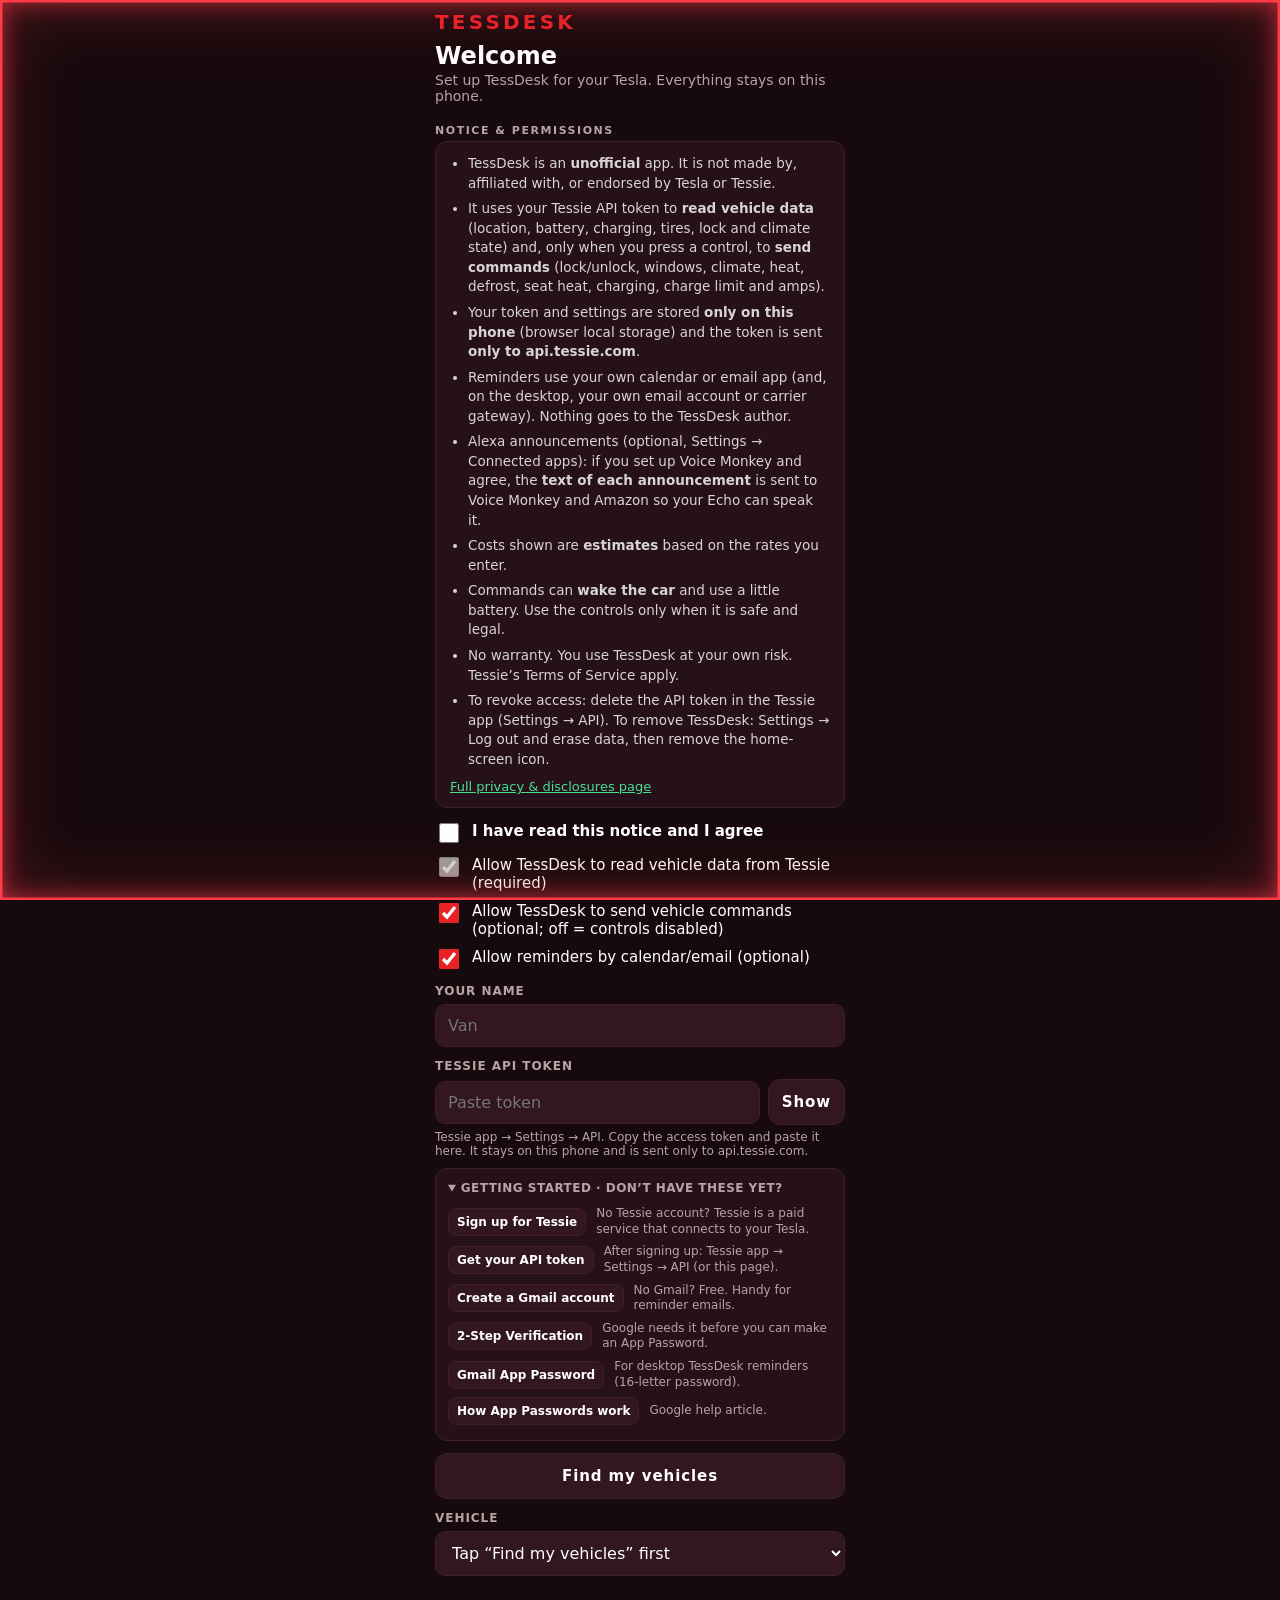
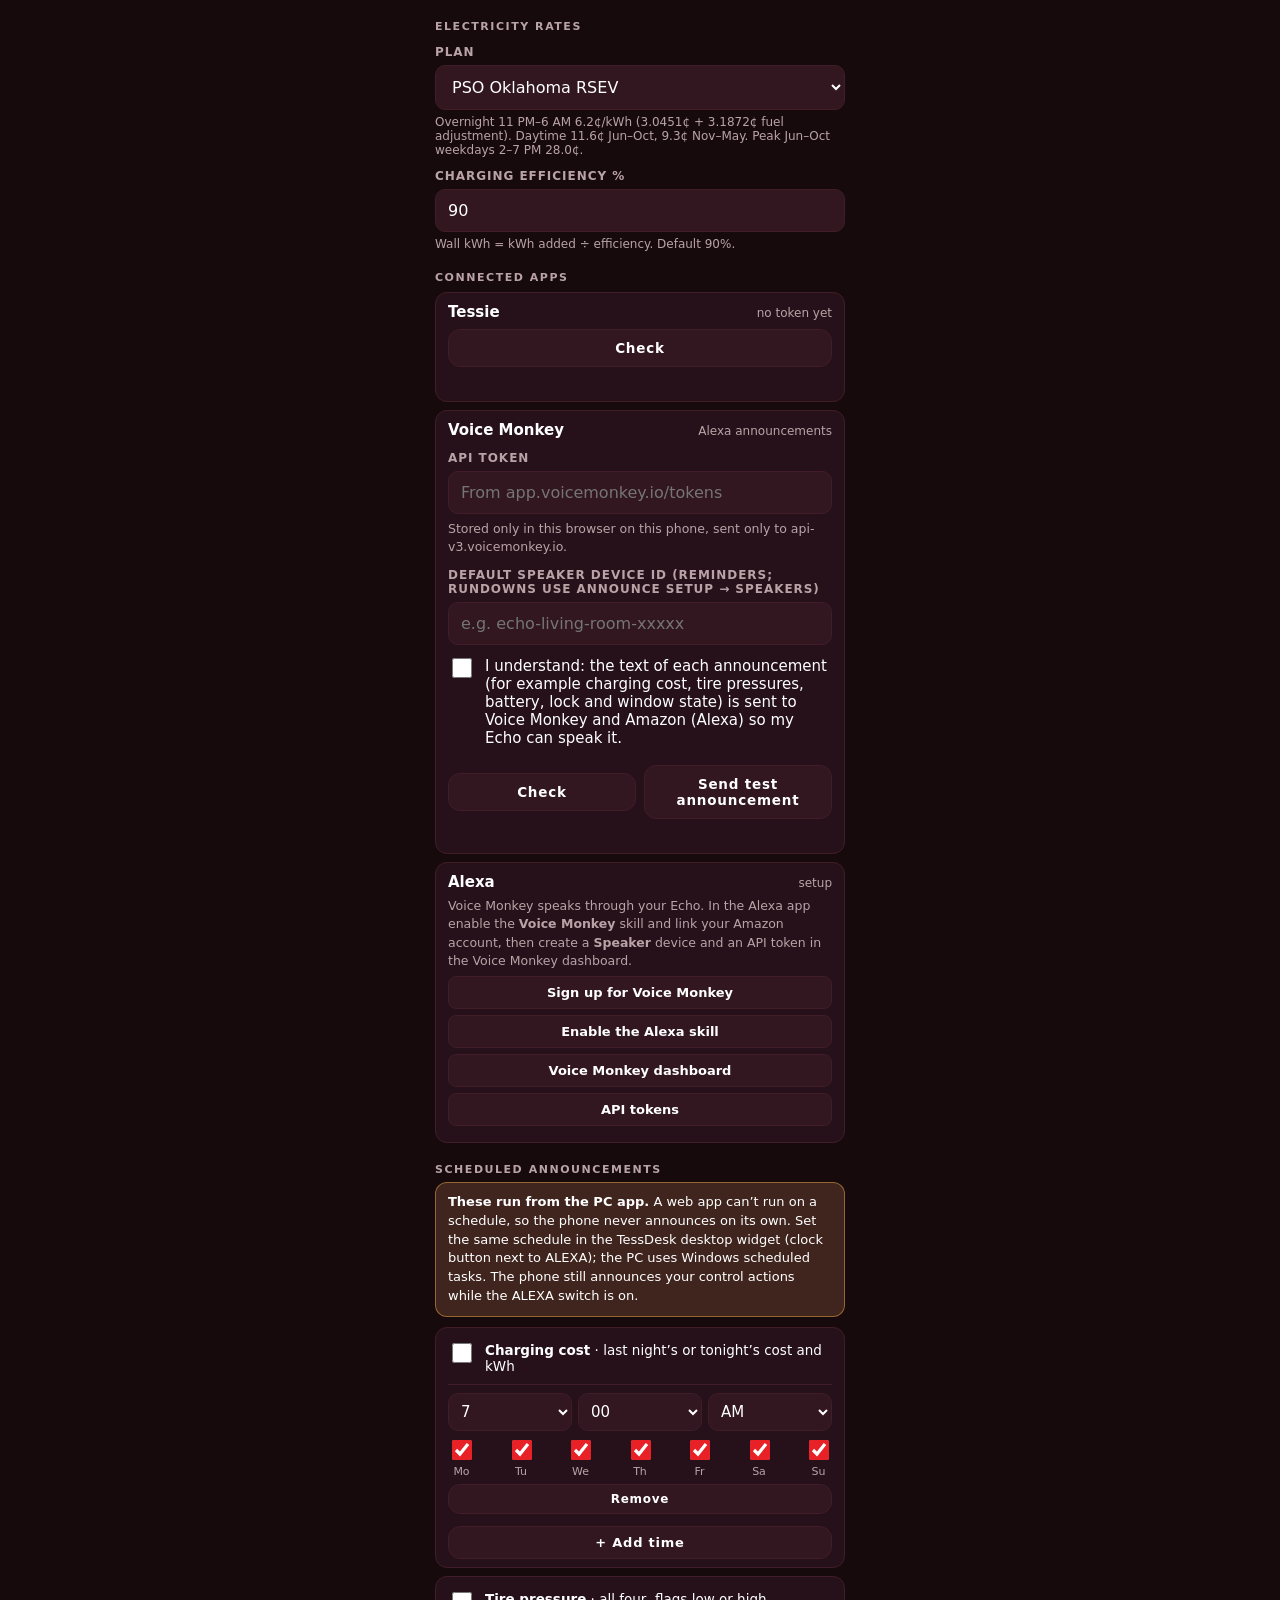
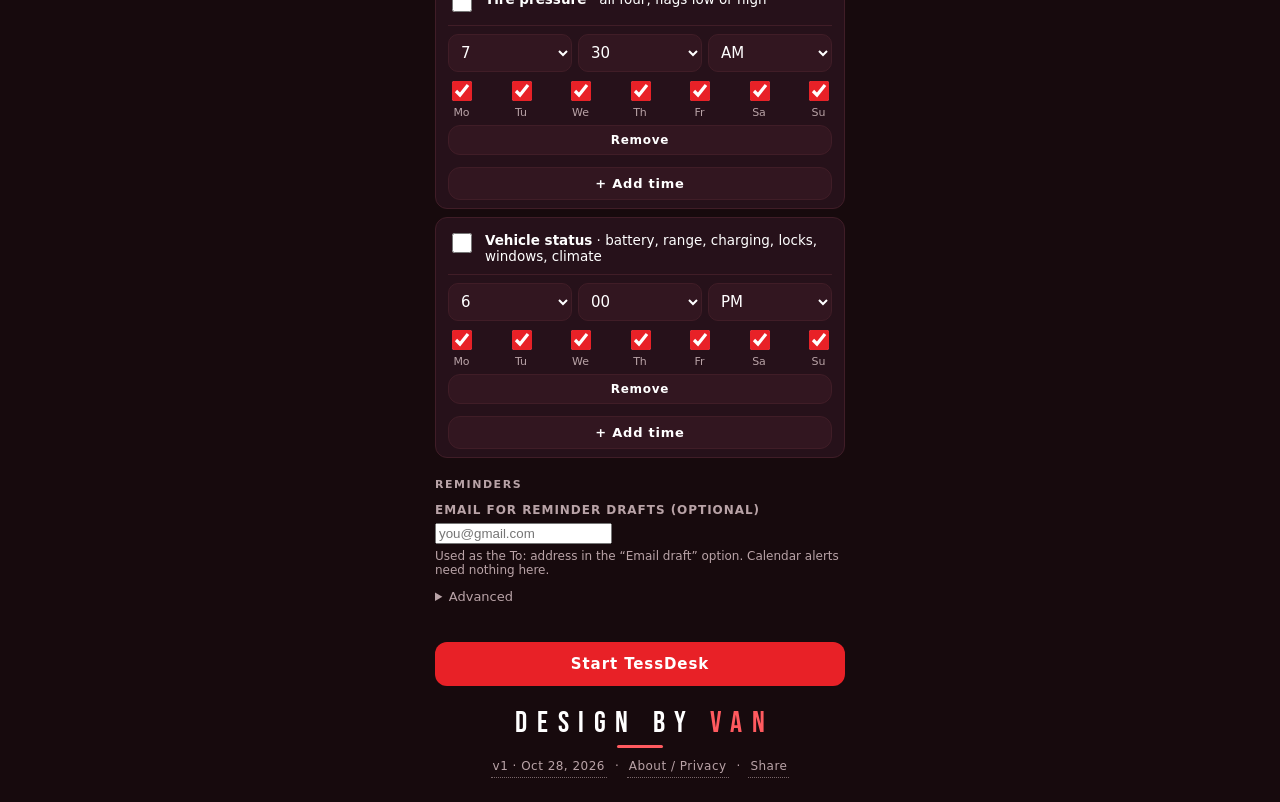
==== commit 9841ce43: "TessDesk v1 (internal 100.1) desktop + phone + Setup v1: new whole-number versions; Voice Monkey pan" ====
--- a/index.html
+++ b/index.html
@@ -25,6 +25,7 @@
 <body>
 <script>var pc = document.documentElement.className; if (pc === 'pre-tessie') document.body.className = 'tessie'; else if (pc === 'pre-tessie-idle') document.body.className = 'tessie idle';</script>
 <div id="app"></div>
+<script src="vmacct.js"></script>
 <script src="leave.js"></script>
 <script src="app.js"></script>
 <script>
--- a/style.css
+++ b/style.css
@@ -414,7 +414,15 @@
 body.compact .pk-stop { min-height: 34px; font-size: 12.5px; padding: 0 10px; } body.compact .pk-tip { font-size: 10px; } body.compact .pk-row { margin-top: 5px; }
 
 /* ---------- v4.3: Announce on Alexa (one push, full rundown) + Setup ---------- */
-.ann-row { display: grid; grid-template-columns: minmax(0, 1fr) 62px; gap: 8px; margin-top: 8px; }
+.ann-row { display: grid; grid-template-columns: minmax(0, 1fr) 84px 44px 62px; gap: 8px; margin-top: 8px; }
+/* v4.3.26 ALL OFF: dark red */
+.cbtn.alloff { background: #2a1012; border-color: #e5484d; } .cbtn.alloff b { color: #ff6b6e; } .cbtn.alloff small { color: #e89a9c; }
+.cbtn.alloff.running { border-color: #ff6b6e; } .cbtn.alloff:disabled { opacity: .55; }
+.cbtn.aoset { padding: 0; } .cbtn.aoset svg { width: 18px; height: 18px; stroke: #ff6b6e; }
+.ao-list { display: grid; grid-template-columns: 1fr; gap: 2px; margin: 8px 0; text-align: left; } .ao-list .sk { min-height: 40px; }
+.ann-row .cbtn.ann small { white-space: nowrap; overflow: hidden; text-overflow: ellipsis; display: block; max-width: 100%; }
+.cbtn.alloff b { white-space: nowrap; }
+@media (max-width: 479px) { .ann-long { display: none; } .ann-row, body.compact .ann-row { gap: 4px; grid-template-columns: minmax(0, 1fr) 64px 44px 46px; } body .ann-row .cbtn.ann b, body:not(.compact) .ann-row .cbtn.ann b { font-size: 13px; white-space: nowrap; } .ann-row .cbtn.alloff { padding-left: 3px; padding-right: 3px; } .ann-row .cbtn.alloff b { font-size: 12.5px; } .ann-row .cbtn.alloff small { font-size: 10px; } }
 .cbtn.ann b { color: #31c4f3; } .cbtn.ann { border-color: color-mix(in srgb, #31c4f3 55%, var(--line)); }
 .cbtn.gear svg { width: 20px; height: 20px; flex: 0 0 20px; stroke: var(--muted); } .cbtn.gear small { font-size: 9px; font-weight: 800; letter-spacing: .1em; }
 .annset .ann-items { display: grid; grid-template-columns: 1fr; gap: 2px; } .annset .ann-items .check { margin: 4px 0; font-size: 14px; }
@@ -424,7 +432,7 @@
 .td-toast { position: fixed; left: 50%; bottom: calc(env(safe-area-inset-bottom) + 18px); transform: translate(-50%, 140%); max-width: 88vw; background: #1d1d1f; color: #fff; border: 1px solid #333;
   border-radius: 14px; padding: 10px 14px; font-size: 13.5px; font-weight: 600; z-index: 80; transition: transform .25s; box-shadow: 0 8px 24px rgba(0,0,0,.5); }
 .td-toast.show { transform: translate(-50%, 0); } .td-toast.ok { border-color: var(--green); } .td-toast.err { border-color: #ff6b61; }
-body.compact .ann-row { margin-top: 5px; gap: 5px; grid-template-columns: minmax(0, 1fr) 52px; }
+body.compact .ann-row { margin-top: 5px; gap: 5px; grid-template-columns: minmax(0, 1fr) 76px 44px 52px; }
 .nw { white-space: nowrap; }
 .annset .sect { margin: 12px 0 4px; }
 .spk-list .check { margin: 4px 0; font-size: 14px; } .spk-list small.muted, .annset small.muted { color: var(--muted); font-size: 11px; }
@@ -522,6 +530,8 @@
   background: #49df93; color: #06210f; cursor: pointer; font: inherit; touch-action: manipulation; }
 .upd-banner b { font-size: 15px; font-weight: 800; letter-spacing: .03em; } .upd-banner small { font-size: 11px; font-weight: 700; opacity: .8; }
 .upd-banner:active { transform: scale(.98); }
+.upd-banner { flex-direction: row; justify-content: flex-start; align-items: center; gap: 6px; width: auto; align-self: flex-start; padding: 6px 12px 6px 10px; margin: 6px 0 1px -14px; border-radius: 0 10px 10px 0; border-left: none; box-shadow: 2px 2px 6px rgba(0,0,0,.35); } .upd-banner b { font-size: 13px; white-space: nowrap; } .upd-banner small { display: none; } .upd-banner.noupd { background: #e82127; border-color: #e82127; color: #fff; }   /* v4.3.32: small street-sign TAB on the left edge (Van); detail in title */
+.mode-row { display: grid; grid-template-columns: 1fr 74px 44px 44px; gap: 6px; align-items: stretch; margin-top: 8px; } .mode-row .tv { text-align: center; align-self: center; } .mode-row .tv b { display: block; font-size: 20px; font-weight: 800; } .mode-row .tv small { font-size: 9px; font-weight: 800; letter-spacing: .08em; color: var(--muted); } .mode-row .cbtn.sq { width: 44px; }   /* v4.3.32: [mode][temp][-][+] on one line */
 /* v4.3.5 sessions under Tonight */
 .rows .sess { padding: 0 2px 7px 10px; font-size: 12px; color: var(--muted); font-variant-numeric: tabular-nums; line-height: 1.45; }
 .rows .sess small { display: block; font-size: 10.5px; letter-spacing: .03em; opacity: .85; }
@@ -661,7 +671,7 @@
 .cbtn.lv-go b { font-size: 17px; letter-spacing: .12em; }
 .cbtn.lv-go.on { background: color-mix(in srgb, var(--green) 26%, var(--card2)); border-color: var(--green); }
 .cbtn.lv-go.on:disabled { opacity: 1; } .cbtn.lv-go.on b { color: var(--green); }
-.lv-waits { display: grid; grid-template-columns: minmax(0, 1fr) minmax(0, 1fr); gap: 8px; margin-top: 8px; }
+.lv-choices { display: flex; flex-wrap: wrap; gap: 6px 12px; justify-content: center; margin-top: 8px; } .lv-choice { display: inline-flex; align-items: center; gap: 5px; font-size: 11px; font-weight: 800; letter-spacing: .06em; color: var(--text); cursor: pointer; min-height: 32px; } .lv-choice input { width: 18px; height: 18px; margin: 0; accent-color: var(--green); } .lv-waits { display: grid; grid-template-columns: minmax(0, 1fr) minmax(0, 1fr); gap: 8px; margin-top: 8px; }
 .lv-w { display: flex; flex-direction: column; gap: 4px; min-width: 0; }
 .lv-wl { font-size: 10px; font-weight: 800; letter-spacing: .12em; color: var(--muted); text-transform: uppercase; text-align: center; white-space: nowrap; }
 .lv-pm { display: grid; grid-template-columns: 40px minmax(0, 1fr) 40px; gap: 4px; align-items: center; }
@@ -688,3 +698,255 @@
 .lv-car { font-size: 12.5px; color: var(--muted); text-align: center; margin: 0 0 10px; white-space: nowrap; overflow: hidden; text-overflow: ellipsis; }
 .lv-car .g { color: var(--green); font-weight: 700; } .lv-car .w { color: var(--amber); font-weight: 700; } .lv-car em { font-style: normal; opacity: .8; }
 body.compact .cbtn.lv-go { min-height: 42px; } body.compact .lv-pm .cbtn.sq { min-height: 34px; } body.compact .lv-waits { margin-top: 5px; gap: 5px; }
+/* v4.3.18 CHARGING STATUS bar (START / STOP inside), CHARGE HISTORY & TOTALS dropdown, SKIP CONFIRM row */
+.card.chgbar { --cb: var(--red); border: 2px solid var(--cb); background: color-mix(in srgb, var(--cb) 12%, var(--card)); padding: 9px 11px 8px; }
+.card.chgbar.k-charging, .card.chgbar.k-complete { --cb: var(--green); }
+.card.chgbar.k-charging { background: color-mix(in srgb, var(--cb) 19%, var(--card)); }
+.cb-top { display: flex; align-items: center; gap: 8px; }
+.cb-st { display: flex; align-items: center; gap: 8px; flex: 1 1 auto; min-width: 0; }
+.cb-dot { flex: 0 0 14px; width: 14px; height: 14px; box-sizing: border-box; border-radius: 50%; background: var(--cb); border: 2.5px solid var(--cb); }
+.k-unplugged .cb-dot { background: transparent; }
+.k-charging .cb-dot { animation: cbPulse 1.4s ease-in-out infinite; box-shadow: 0 0 8px var(--cb); }
+@keyframes cbPulse { 50% { opacity: .3; } }
+.cb-st b { font: 900 clamp(22px, 7.4vw, 30px)/1.05 var(--hero-font); letter-spacing: .01em; color: var(--cb); white-space: nowrap; overflow: hidden; text-overflow: ellipsis; }
+.cb-btns { display: grid; grid-template-columns: minmax(0, 1fr) minmax(0, 1fr); gap: 8px; margin-top: 8px; }
+.cbtn.cb-b { min-height: 44px; padding: 3px 8px; border-radius: 11px; gap: 1px; }
+.cbtn.cb-b b { font-size: 14px; letter-spacing: .05em; white-space: nowrap; } .cbtn.cb-b small { font-size: 9.5px; line-height: 1.1; letter-spacing: .03em; white-space: nowrap; }
+.cbtn.cb-b.stop { border-color: #ff6b6b; background: color-mix(in srgb, #ff6b6b 20%, var(--card2)); } .cbtn.cb-b.stop b { color: #ffd0d0; }
+.cb-stats { display: grid; grid-template-columns: repeat(4, auto); justify-content: space-between; gap: 6px; padding: 0 2px; margin-top: 8px; text-align: center; }
+.cb-stats b { display: block; font-size: 16.5px; font-weight: 800; font-variant-numeric: tabular-nums; white-space: nowrap; overflow: hidden; text-overflow: ellipsis; }
+.cb-stats small { display: block; font-size: 10px; font-weight: 800; letter-spacing: .06em; color: var(--muted); white-space: nowrap; }
+.cb-sub { margin-top: 5px; font-size: 11.5px; color: var(--muted); text-align: center; white-space: nowrap; overflow: hidden; text-overflow: ellipsis; }
+.card.hist { padding: 0; overflow: hidden; }
+.hist-hd { display: flex; align-items: center; gap: 8px; width: 100%; padding: 12px 14px; background: none; border: 0; color: var(--text); font: 600 12px var(--font); cursor: pointer; text-align: left; }
+.hist-hd b { font-weight: 900; letter-spacing: .08em; font-size: 12.5px; white-space: nowrap; }
+.hist-hd span { margin-left: auto; color: var(--muted); font-size: 12px; white-space: nowrap; font-variant-numeric: tabular-nums; }
+.hist-hd s { text-decoration: none; color: var(--muted); font-size: 15px; line-height: 1; width: 12px; text-align: center; }
+.card.hist.open .hist-hd { border-bottom: 1px solid var(--line); }
+.hist-body { padding: 4px 14px 12px; } .hist-body[hidden] { display: none; }
+.skip-row { margin-top: 8px; padding: 6px 8px 4px; border: 1px solid var(--line); border-radius: 10px; background: color-mix(in srgb, var(--bg) 45%, transparent); }
+.sk-h { font-size: 10.5px; font-weight: 900; letter-spacing: .12em; color: var(--muted); } .sk-h small { font-weight: 600; letter-spacing: .02em; font-size: 10.5px; opacity: .8; margin-left: 4px; }
+.sk-g { display: grid; grid-template-columns: repeat(auto-fill, minmax(82px, 1fr)); column-gap: 6px; }
+.sk { display: flex; align-items: center; gap: 6px; min-height: 44px; min-width: 0; padding: 0 2px; font-size: 12.5px; font-weight: 600; color: var(--text); white-space: nowrap; cursor: pointer; }
+.sk input { width: 19px; height: 19px; margin: 0; accent-color: var(--green); flex: 0 0 19px; }
+body.compact .card.chgbar { padding: 6px 9px; } body.compact .cb-st b { font-size: 20px; } body.compact .cb-stats { margin-top: 4px; } body.compact .cb-stats b { font-size: 14px; }
+body.compact .hist-hd { padding: 8px 12px; } body.compact .skip-row { margin-top: 5px; padding: 4px 6px 2px; } body.compact .sk { min-height: 30px; font-size: 11.5px; } body.compact .cbtn.cb-b { min-height: 34px; } body.compact .cb-btns { margin-top: 5px; }
+.lv-skip { display: flex; align-items: center; gap: 8px; justify-content: center; margin-top: 10px; font-size: 13px; font-weight: 700; color: var(--text); cursor: pointer; }
+.lv-skip input { width: 18px; height: 18px; margin: 0; accent-color: var(--green); } .lv-skip small { font-weight: 500; color: var(--muted); font-size: 11px; }
+/* v4.3.18 phone fit (360-430 px): less side trim, 2-column TESLA CONTROLS, 44 px touch targets, no horizontal overflow */
+@media (max-width: 480px) {
+  :root { --trim: 20px; }
+  .wrap { padding-left: 12px; padding-right: 12px; }
+  .card { padding: 12px; }
+  .toolbar { flex-wrap: wrap; gap: 4px 6px; } .toolbar .note { flex: 1 1 auto; min-width: 0; } .tools { margin-left: auto; }
+}
+.icon-btn, .alexa { position: relative; } .icon-btn::after, .alexa::after { content: ""; position: absolute; inset: -5px; }   /* 44 px hit area, same look */
+.hist-hd b { flex: 0 1 auto; min-width: 0; overflow: hidden; text-overflow: ellipsis; }
+.card.hist { container: hist / inline-size; }
+@container hist (max-width: 380px) { .hist-hd { display: grid; grid-template-columns: minmax(0, 1fr) auto; row-gap: 2px; min-height: 52px; } .hist-hd b { grid-row: 1; } .hist-hd span { grid-row: 2; grid-column: 1; margin-left: 0; } .hist-hd s { grid-row: 1 / 3; grid-column: 2; } .hist-hd span:empty { display: none; } }
+body:not(.compact) .temp .tv small, body:not(.compact) .lv-v small, body:not(.compact) .cbtn.gear small { font-size: 10px; }
+body:not(.compact) .temp { grid-template-columns: 48px 1fr 48px; }
+body:not(.compact) .lv-pm { grid-template-columns: 44px minmax(0, 1fr) 44px; }
+@container ctl (max-width: 380px) {
+  body:not(.compact) .ctl-row2.three { grid-template-columns: minmax(0, 1fr) minmax(0, 1fr); gap: 8px; }
+  body:not(.compact) .ctl-row2.three #cLock { order: 0; } body:not(.compact) .ctl-row2.three #cClim { order: 1; }
+  body:not(.compact) .ctl-row2.three #cFlashBox { order: 2; grid-column: 1 / -1; display: grid; grid-template-columns: auto minmax(0, 1fr); align-items: center; column-gap: 10px; row-gap: 5px; padding: 7px 10px 8px; min-height: 0; }
+  body:not(.compact) #cFlashBox > b { grid-row: 1; font-size: 13.5px; } body:not(.compact) #cFlashBox > small { grid-row: 1; grid-column: 2; text-align: right; font-size: 10.5px; }
+  body:not(.compact) #cFlashBox .fl-row { grid-row: 2; grid-column: 1 / -1; gap: 8px; } body:not(.compact) #cFlashBox .fl-row input { width: 64px; flex: 0 0 64px; min-height: 44px; font-size: 17px; }
+  body:not(.compact) #cFlashBox .fl-go { min-height: 44px; min-width: 64px; font-size: 14px; }
+  body:not(.compact) .ctl-row2.three .cbtn.big b { font-size: 15.5px; } body:not(.compact) .ctl-row2.three .cbtn.big small { font-size: 10.5px; }
+  body:not(.compact) .ctl-row3 { grid-template-columns: 1fr 1fr; } body:not(.compact) .ctl-row3 .temp { grid-column: 1 / -1; grid-template-columns: 56px 1fr 56px; }
+  body:not(.compact) .ctl-row3b .cbtn { padding: 6px 4px; min-height: 54px; } body:not(.compact) .ctl-row3b .cbtn b { font-size: 12.5px; letter-spacing: .02em; white-space: nowrap; } body:not(.compact) .ctl-row3b .cbtn small { font-size: 10px; }
+  body:not(.compact) .cbtn.ann b { font-size: 14px; }
+}
+/* v4.3.19: plug-in reminder, trips, morning ready check, PSO bill match, battery health */
+.plugbar { display: flex; align-items: center; gap: 8px; margin-top: 8px; background: rgba(232,33,39,.18); border: 1.5px solid var(--red); border-radius: 8px; padding: 7px 10px; }
+.plugbar i { width: 9px; height: 9px; border-radius: 50%; background: var(--red); flex: none; }
+.plugbar b { color: #ff4d52; font-size: 14px; letter-spacing: .02em; }
+.plugbar span { margin-left: auto; font-size: 11px; font-weight: 600; color: var(--text); }
+.plugbanner, .readybanner { display: flex; flex-direction: column; gap: 2px; background: rgba(232,33,39,.16); border: 1.5px solid var(--red); border-radius: 10px; padding: 8px 12px; margin: 8px 0; }
+.readybanner { background: rgba(255,176,32,.14); border-color: var(--amber); }
+.plugbanner b, .readybanner b { font-size: 13px; } .plugbanner b { color: #ff4d52; } .readybanner b { color: var(--amber); }
+.plugbanner span, .readybanner span { font-size: 12px; color: var(--text); }
+.readybox { display: block; font-size: 12px; border: 1px solid var(--green); background: rgba(73,223,147,.10); border-radius: 8px; padding: 7px 9px; margin: 8px 0 2px; }
+.readybox.rc-check { border-color: var(--amber); background: rgba(255,176,32,.12); } .readybox.rc-none { border-color: var(--line); }
+.readyhd { display: flex; align-items: center; gap: 8px; } .readyhd b { font-size: 11px; color: var(--muted); letter-spacing: .03em; }
+.readypill { background: var(--green); color: #0b0b0b; font-weight: 900; font-size: 12px; border-radius: 5px; padding: 1px 7px; }
+.readybox.rc-check .readypill { background: var(--amber); }
+.readyhd em { margin-left: auto; font-style: normal; font-size: 10.5px; color: var(--muted); }
+.readyoff { color: var(--amber); font-weight: 650; font-size: 12px; margin-top: 3px; }
+.readygrid { display: grid; grid-template-columns: 1fr 1fr; gap: 2px 10px; margin-top: 4px; }
+.ri { font-size: 11.5px; color: var(--text); white-space: nowrap; overflow: hidden; text-overflow: ellipsis; } .ri b { font-weight: 800; }
+.ri.ok b { color: var(--green); } .ri.off, .ri.off b { color: var(--amber); } .ri.info b, .ri.unknown b { color: var(--muted); }
+.readyline { font-size: 11px; color: var(--muted); margin-top: 3px; }
+.billcard, .healthcard { margin-top: 9px; }
+.billhd { display: flex; align-items: center; gap: 8px; } .billhd b { font-size: 12px; color: var(--muted); letter-spacing: .03em; } .billhd em { margin-left: auto; font-style: normal; font-size: 11px; color: var(--muted); }
+.sw { width: 52px; height: 44px; border: 0; background: transparent; padding: 0; position: relative; margin-left: auto; flex: none; cursor: pointer; }
+.sw i { position: absolute; top: 10px; left: 5px; width: 42px; height: 24px; border-radius: 12px; border: 1px solid #444; background: #2e2e2e; box-sizing: border-box; }
+.sw i::after { content: ''; position: absolute; top: 3px; left: 3px; width: 16px; height: 16px; border-radius: 50%; background: #bbb; }
+.sw.on i { background: var(--green); border-color: var(--green); } .sw.on i::after { left: auto; right: 3px; background: #fff; }
+.billinputs { display: grid; grid-template-columns: 1.3fr 1.3fr 1fr 1fr auto; gap: 6px; margin-top: 6px; align-items: end; }
+.billinputs label { display: flex; flex-direction: column; gap: 2px; font-size: 10px; font-weight: 700; color: var(--muted); }
+.billinputs input { height: 44px; border-radius: 6px; border: 1px solid var(--line); background: rgba(0,0,0,.25); color: var(--text); font-size: 13px; padding: 0 6px; width: 100%; min-width: 0; }
+.billinputs .cbtn { height: 44px; min-width: 52px; padding: 0 10px; font-size: 12px; }
+.billsrc { font-size: 11px; color: var(--muted); margin-top: 5px; }
+.billres { font-size: 12.5px; margin-top: 5px; } .billres span { display: block; font-size: 11.5px; color: var(--muted); margin-top: 2px; }
+.billflag { border: 1px solid var(--amber); background: rgba(255,176,32,.14); color: var(--amber); border-radius: 6px; padding: 5px 8px; font-size: 11.5px; font-weight: 650; margin-top: 5px; }
+.healthrow { display: flex; align-items: center; gap: 10px; margin-top: 4px; }
+.hpct b { font-size: 26px; display: block; line-height: 1; } .hpct small { font-size: 10px; font-weight: 700; color: var(--muted); }
+.hlines { flex: 1; min-width: 0; } .hlines b { display: block; font-size: 12.5px; } .hlines span, .hlines em { display: block; font-size: 11px; color: var(--muted); font-style: normal; }
+.spark { text-align: center; } .spark small { display: block; font-size: 10px; color: var(--muted); }
+.tipshd { font-size: 10.5px; font-weight: 800; color: var(--muted); margin: 8px 0 2px; letter-spacing: .03em; }
+.tip { font-size: 12px; color: var(--text); margin: 2px 0; }
+.plugset { display: flex; align-items: center; gap: 8px; border-top: 1px solid var(--line); margin-top: 8px; padding-top: 7px; font-size: 11.5px; color: var(--text); }
+.tripsum { background: rgba(255,255,255,.06); border-radius: 8px; padding: 6px 8px; margin: 6px 0 3px; }
+.tripsum > small { font-size: 10px; font-weight: 800; color: var(--muted); letter-spacing: .04em; }
+.tripsumg { display: grid; grid-template-columns: repeat(5, 1fr); text-align: center; } .tripsumg b { display: block; font-size: 14px; } .tripsumg small { font-size: 10px; font-weight: 700; color: var(--muted); }
+.triprate { font-size: 11px; color: var(--muted); margin-bottom: 2px; }
+.tripday { display: flex; justify-content: space-between; align-items: baseline; gap: 8px; border-bottom: 1px solid var(--line); margin-top: 8px; padding-bottom: 2px; }
+.tripday b { font-size: 11px; color: var(--muted); letter-spacing: .03em; } .tripday span { font-size: 11px; font-weight: 650; }
+.triprow { display: grid; grid-template-columns: 62px minmax(0, 1fr) auto; gap: 6px; padding: 4px 0; align-items: center; }
+.tr-when b, .tr-mid b, .tr-cost b { display: block; font-size: 13px; } .tr-mid b { white-space: normal; overflow-wrap: anywhere; line-height: 1.2; }
+.tr-when small, .tr-mid small { font-size: 11px; color: var(--muted); } .tr-cost { text-align: right; } .tr-cost small { display: block; font-size: 10px; font-weight: 800; color: var(--amber); }
+.triprow.bad .tr-mid small { color: var(--amber); font-weight: 650; }
+.tripmore { display: block; margin: 8px auto 0; min-height: 44px; padding: 0 16px; }
+@media (max-width: 400px) { .billinputs { grid-template-columns: 1fr 1fr; } .billinputs .cbtn { grid-column: 1 / -1; } .readygrid { grid-template-columns: 1fr; } }
+
+/* v4.3.19 phone fit: no text under 10 px (also the battery card's older labels) */
+.tr-mid { min-width: 0; } .tr-mid small { display: block; overflow-wrap: anywhere; }
+.cbtn.cb-b small { font-size: 10px; letter-spacing: .01em; }
+.vs-tick span em { font-size: 10px; letter-spacing: .04em; }
+/* v4.3.20: HEALTH HISTORY dropdown (phone fit: no horizontal overflow at 360/390/430, touch >= 44 px, text >= 10 px) */
+.hhist { margin-top: 8px; }
+.hhbtn { display: flex; align-items: center; justify-content: space-between; gap: 8px; width: 100%; min-height: 44px; padding: 6px 12px; border-radius: 10px; border: 1px solid rgba(255,255,255,.14); background: rgba(255,255,255,.05); color: var(--text); font: inherit; cursor: pointer; text-align: left; }
+.hhbtn b { font-size: 12px; letter-spacing: .04em; white-space: nowrap; }
+.hhbtn span { font-size: 12px; color: var(--muted); white-space: nowrap; }
+.hhbtn span i { font-style: normal; font-weight: 700; color: var(--text); }
+.hhd { font-style: normal; font-weight: 700; color: var(--muted); white-space: nowrap; }
+.hhd.up { color: var(--green); } .hhd.down { color: var(--red); }
+.hhsum { font-size: 11px; color: var(--muted); margin: 8px 2px 6px; line-height: 1.5; }
+.hhrow { display: grid; grid-template-columns: minmax(0,1fr) 54px 50px 72px; gap: 6px; align-items: baseline; font-size: 12px; padding: 3px 2px; border-bottom: 1px solid rgba(255,255,255,.05); }
+.hhrow > * { text-align: right; white-space: nowrap; }
+.hhrow > span:first-child { text-align: left; overflow: hidden; text-overflow: ellipsis; color: var(--muted); }
+.hhrow b { color: var(--text); }
+.hhrow > span:last-child { color: var(--muted); }
+.hhrow.hhhead { font-size: 10px; font-weight: 700; letter-spacing: .05em; color: var(--muted); border-bottom: 1px solid rgba(255,255,255,.12); }
+.hhall { display: block; margin: 8px auto 2px; min-height: 44px; padding: 0 18px; }
+@media (max-width: 374px) { .hhrow { grid-template-columns: minmax(0,1fr) 47px 42px 63px; gap: 4px; font-size: 11px; } .hhrow.hhhead { font-size: 10px; } .hhbtn { padding: 6px 10px; } }
+/* v4.3.21: HEALTH HISTORY attached to the CHARGING card (under START / STOP, above the amps slider) + CALIBRATION INFO */
+.chgbar .hhist { margin-top: 8px; padding-top: 8px; border-top: 1px solid rgba(255,255,255,.10); }
+.chgbar .hhbtn { background: rgba(0,0,0,.18); }
+.hhcal { font-size: 11px; color: var(--muted); margin: 0 2px 4px; line-height: 1.5; }
+.hhcal b { color: var(--text); font-weight: 600; } .hhcal em { font-style: normal; font-weight: 700; color: var(--amber, #f5b942); }
+.hhnote { font-size: 10.5px; color: var(--muted); margin: 0 2px 4px; line-height: 1.45; opacity: .9; }
+.chgbar .hhlist { max-height: 46vh; overflow-y: auto; -webkit-overflow-scrolling: touch; overscroll-behavior: contain; }
+.calt { display: inline-block; margin-left: 5px; padding: 0 4px; border: 1px solid var(--amber, #f5b942); border-radius: 4px; color: var(--amber, #f5b942); font-size: 9.5px; font-weight: 700; line-height: 1.35; letter-spacing: .03em; vertical-align: 1px; }
+@media (max-width: 374px) { .calt { margin-left: 3px; padding: 0 3px; font-size: 9px; } }
+/* v4.3.22: CHARGE column (DATE | HEALTH | CHANGE | CHARGE | kWh), fits 360 / 390 / 430 */
+.hhrow { grid-template-columns: minmax(0,1fr) 46px 44px 58px 40px; gap: 5px; }
+.hhc { color: var(--muted); font-weight: 600; } .hhc.f { color: var(--amber, #FFB020); font-weight: 800; } .hhc.none { color: var(--muted); opacity: .7; }
+.hhc i { font-style: normal; color: var(--amber, #FFB020); margin-left: 1px; font-size: 10px; }
+@media (max-width: 374px) { .hhrow { grid-template-columns: minmax(0,1fr) 42px 40px 55px 37px; gap: 3px; font-size: 11px; } }
+/* v4.3.23: CHARGING SCHEDULE in the CHARGING card: START AT / FINISH BY, native time pickers (15-minute steps), target %, estimate + sync status; fits 360 / 390 / 430 */
+.sch { display: grid; grid-template-columns: auto minmax(0,1fr) 64px; gap: 6px 6px; align-items: center; margin: 8px 0 2px; padding: 6px 8px; border: 1px solid var(--line); border-radius: 8px; background: color-mix(in srgb, var(--text) 5%, transparent); }
+.sch-t { display: flex; align-items: center; gap: 6px; min-height: 44px; cursor: pointer; color: var(--muted); }
+.sch-t input { width: 20px; height: 20px; margin: 0; accent-color: var(--green); }
+.sch-t b { font-size: 12px; font-weight: 800; letter-spacing: .04em; white-space: nowrap; }
+.sch-t.on b { color: var(--green); } .sch-t.over b { color: var(--muted); text-decoration: line-through; opacity: .8; }
+.sch-in { min-width: 0; width: 100%; height: 44px; box-sizing: border-box; font: 600 16px var(--font); color: var(--text); background: var(--card2); border: 1px solid var(--line); border-radius: 8px; padding: 0 6px; color-scheme: dark; }
+.sch-in.dim { color: var(--muted); }
+.sch-in:disabled { opacity: .45; }
+.sch-st { font-style: normal; font-size: 11px; font-weight: 700; text-align: right; line-height: 1.2; overflow: hidden; display: -webkit-box; -webkit-line-clamp: 3; -webkit-box-orient: vertical; word-break: break-word; }
+.sch-st.gr { color: var(--green); } .sch-st.am { color: var(--amber); } .sch-st.rd { color: var(--red); } .sch-st.mu { color: var(--muted); }
+.sch-e { grid-column: 1 / -1; font-size: 12px; font-weight: 600; color: var(--muted); line-height: 1.3; }
+@media (max-width: 374px) { .sch { grid-template-columns: auto minmax(0,1fr) 60px; gap: 6px 4px; padding: 6px 6px; } .sch-t b { font-size: 11px; } .sch-in { padding: 0 3px; } }
+.sch-p { -webkit-appearance: none; appearance: none; text-align: center; text-align-last: center; padding: 0 2px; }
+
+/* v4.3.27: Voice Monkey placeholder button (icon only) */
+.icon-btn.vm { padding: 0; } .icon-btn.vm svg { width: 24px; height: 24px; stroke: none; }
+
+/* v4.3.28: UPDATE button pulses */
+@keyframes tdUpdPulse { 0%,100% { box-shadow: 0 0 0 0 rgba(73,223,147,.75); opacity: 1; } 50% { box-shadow: 0 0 0 8px rgba(73,223,147,0); opacity: .72; } }
+.upd-banner.pulse { animation: tdUpdPulse 1.4s ease-in-out infinite; }
+@media (prefers-reduced-motion: reduce) { .upd-banner.pulse { animation: none; } }
+
+/* v4.3.28: Alexa limit reached on the ANNOUNCE button */
+.cbtn.ann small .vm-lim { color: #ff6b6e; font-weight: 700; }
+
+/* v4.3.29: SECTIONS - same thick green outline as CHARGING, fill lighter than the darker green background, green titles */
+body.td-sec, html:has(body.td-sec) { --bg: #06120b !important; background: #06120b !important; }
+body.td-sec .card.sec { border: 2px solid #49df93 !important; background: #13261b !important; border-radius: 14px; }
+body.td-sec .card.sec .sec-t, body.td-sec .card.sec h3, body.td-sec .card.sec .hist-hd b, body.td-sec .billsec .billhd b { color: #49df93 !important; opacity: 1; }
+.card.sec .sec-t { font-size: 13px; font-weight: 900; letter-spacing: .12em; text-transform: uppercase; color: #49df93; margin: 0 0 6px; }
+.card.sec.cost { padding: 8px 10px 6px; } .card.sec.cost .hero { margin: 0; padding-top: 0; }
+.card.sec.chgbar .sec-t { margin-bottom: 4px; }
+.card.sec.skipsec .skip-row { margin: 0; border: 0; padding: 0; }
+.card.sec.billsec .billcard { margin: 0; border: 0; padding: 0; }
+.hhist.inbatt { margin: 2px 0 10px; }
+.card.sec.dd > .sec-hd { cursor: pointer; display: flex; align-items: center; } .card.sec.dd .dd-ar { margin-left: auto; color: #49df93; font-weight: 900; font-size: 14px; padding-left: 8px; }
+.card.sec.dd .trips-body { display: none; } .card.sec.dd.open .trips-body { display: block; } .card.sec.dd > .sec-hd h3 { margin-bottom: 0; } .card.sec.dd.open > .sec-hd h3 { margin-bottom: 10px; }
+
+/* v4.3.33: smooth scroll, combined climate, tall buttons ~40% shorter, wheel truthfulness */
+html { scroll-behavior: smooth; }
+body { overscroll-behavior-y: contain; }
+.climate-block4333 { border:1.5px solid #49df93; border-radius:14px; padding:8px; margin-top:8px; background:color-mix(in srgb,#49df93 8%, var(--card2)); }
+.climate-hd4333 { display:flex; justify-content:space-between; align-items:center; gap:8px; } .climate-hd4333 b{color:#49df93; letter-spacing:.06em; font-size:12px;} .climate-hd4333 span{font-weight:800; font-size:12px; text-align:right;}
+.climate-detail4333 { font-size:10px; color:var(--muted); font-weight:600; margin:2px 0 6px; }
+.mode-row.climate-row4333 { grid-template-columns:1fr 1fr 62px 40px 40px; margin-top:0; }
+/* tall buttons (min-height >=54) condensed ~40%: 66->40, 54->32; short/compact (44 and below, .sq in leave, inputs) unchanged */
+.cbtn.big { min-height:40px; padding:5px 10px; } .cbtn { min-height:32px; } .cbtn.sq { min-height:32px; } .ctl-row2.three .cbtn.big, .cbtn.flash { min-height:40px; } .cbtn.lv-go { min-height:35px; } .cbtn.remind { min-height:48px; }
+@media (max-width:479px){ .mode-row.climate-row4333{grid-template-columns:1fr 1fr 52px 36px 36px; gap:4px;} }
+.mode-row.climate-row4333 { grid-template-columns:1fr 1fr; } .mode-row.climate-temp4333 { grid-template-columns:1fr 44px 44px; justify-content:center; max-width:260px; margin:6px auto 0; }
+.climate-row4333 .cbtn { min-height:40px; } .climate-row4333 .cbtn b{font-size:14px; white-space:nowrap;} .climate-row4333 .cbtn small{font-size:9px; white-space:nowrap; overflow:hidden; text-overflow:ellipsis;}
+
+/* v4.3.34: tall buttons halfway back up after 4.3.33 made them too smashed (big 40->53, base/sq 32->43, lv-go 35->47); same width, short/compact buttons unchanged */
+.cbtn.big { min-height:53px; padding:7px 11px; } .cbtn { min-height:43px; } .cbtn.sq { min-height:43px; } .ctl-row2.three .cbtn.big, .cbtn.flash { min-height:53px; } .cbtn.lv-go { min-height:47px; } .climate-row4333 .cbtn { min-height:53px; }
+
+/* v4.3.35 Leaving Soon choices + controls layout; button heights unchanged from 4.3.34 */
+.lv-page .lv-choices { gap: 8px 16px; } .lv-page .lv-choice { font-size: 13px; min-height: 40px; } .lv-page .lv-choice input { width: 22px; height: 22px; }
+
+.ctl-alloff-top4335 { display: flex; gap: 8px; align-items: stretch; margin-bottom: 8px; } .ctl-alloff-top4335 .cbtn.alloff { flex: 1; } .ctl-alloff-top4335 .cbtn.alloff.aoset { flex: 0 0 52px; } .sentry-cop4335 .cbtn { min-width: 0; } .sentry-cop4335 .cbtn b { font-size: 11.5px; white-space: nowrap; } .sentry-cop4335 .cbtn small { font-size: 8.5px; white-space: normal; line-height: 1.1; } .ann-only4335 .cbtn.ann { flex: 1; width: 100%; }
+
+.sentry-cop4335 #cCop { flex-direction: column; align-items: center; justify-content: center; gap: 1px; } .sentry-cop4335 #cCop small { text-align: center; }
+
+/* v4.3.36: LEAVING SOON own section (after Tesla Controls) */
+.card.leaving4336 { position: relative; }
+.lv-hd4336 { display: flex; justify-content: space-between; align-items: center; margin: 0 0 6px; } .lv-hd4336 .sec-t { margin: 0; } .card.leaving4336 .dry { font-size: 10px; font-weight: 800; letter-spacing: .12em; color: var(--amber); } .card.leaving4336 .lv-waits .lv-w:nth-child(3) .lv-pm { max-width: 210px; margin: 0 auto; width: 100%; }
+.card.leaving4336 .lv { margin-top: 0; }
+.card.leaving4336 .lv-waits .lv-w:nth-child(3) { grid-column: 1 / -1; width: 100%; max-width: 270px; margin: 0 auto; }
+.card.leaving4336 .lv-choices { justify-content: center; }
+
+/* v4.3.37: Leaving Soon climate choices */
+.lv-choices.lv-clim { margin-bottom: 4px; }
+.card.leaving4336 .lv-choices.lv-clim { justify-content: center; }
+
+.lv-choices.lv-comfort { margin-bottom: 4px; justify-content: center; }
+
+/* v4.3.39: Cost summary battery row (same look as Battery; % a little smaller) */
+.batt-top.cost-batt4339 { justify-content: center; height: auto; min-height: 0; margin: 0 0 4px; gap: 2px 12px; flex-wrap: wrap; }
+.batt-top.cost-batt4339 .pct { font-size: 42px; color: #fff; }
+.batt-top.cost-batt4339 .rng b { color: #fff; }
+body.compact .batt-top.cost-batt4339 { height: auto; } body.compact .batt-top.cost-batt4339 .pct { font-size: 30px; }
+/* v4.3.39: tall buttons halfway back up again (4.3.34 -> toward pre-4.3.33), same width; Leaving Soon and short/compact buttons unchanged */
+.cbtn.big { min-height:60px; } .cbtn { min-height:49px; } .cbtn.sq { min-height:49px; } .ctl-row2.three .cbtn.big, .cbtn.flash { min-height:60px; } .cbtn.lv-go { min-height:47px; } .climate-row4333 .cbtn { min-height:60px; }
+body.compact .cbtn, body.compact .cbtn.sq { min-height: 36px; } body.compact .cbtn.big { min-height: 42px; } body.compact .cbtn.remind { min-height: 32px; }
+/* v4.3.39: button wording never clipped: long labels wrap (centered) instead of overflowing */
+#cSentry b, #cTrunk b, #cDefrost b, #cCop b, .ctl-row3b .cbtn b, .sentry-cop4335 .cbtn b, body:not(.compact) .ctl-row3b .cbtn b { white-space: normal; overflow-wrap: anywhere; line-height: 1.1; text-align: center; }
+#cSentry small, #cTrunk small, #cDefrost small, #cCop small { white-space: normal; text-align: center; line-height: 1.15; }
+
+/* v1: Voice Monkey panel + 100% OFF NIGHTS */
+.vmp .vmp-box{background:#161616;border:1px solid #22C55E;border-radius:10px;padding:12px 14px;max-width:420px;width:calc(100% - 28px);max-height:86vh;overflow:auto;color:#ddd;font-size:13px}
+.vmp-hd{display:flex;justify-content:space-between;align-items:center;color:#22C55E;font-size:15px}
+.vmp-x{background:none;border:0;color:#aaa;font-size:18px;min-width:44px;min-height:44px}
+.vmp-sub{color:#aaa;margin:2px 0 6px}
+.vmp-acct{border:1px solid #444;border-radius:7px;padding:7px 9px;margin-top:7px}
+.vmp-acct.act{border-color:#22C55E}
+.vmp-st{font-weight:700}.vmp-st.ok{color:#22C55E}.vmp-st.warn{color:#FFB020}.vmp-st.bad{color:#FF6B6E}
+.vmp-cnt{font-weight:600;color:#eee}.vmp-err{color:#888}
+.vmp-btns{display:flex;flex-wrap:wrap;gap:6px;margin-top:7px}
+.vmp-btns button{min-height:44px;padding:0 12px;background:#1e1e1e;color:#22C55E;border:1px solid #22C55E;border-radius:6px;font-weight:700;font-size:12px}
+.vmp-btns button.red{color:#FF6B6E;border-color:#FF6B6E}.vmp-btns button.amber{color:#FFB020;border-color:#FFB020}
+.vmp-msg{margin-top:6px;font-weight:600;color:#ccc}.vmp-note{margin-top:6px;color:#777;font-size:11px}
+.vmp-steps{padding-left:18px;margin:6px 0}.vmp-steps a{color:#22C55E}
+.vmp input{width:100%;box-sizing:border-box;min-height:44px;margin-top:6px;background:#0e0e0e;color:#eee;border:1px solid #444;border-radius:6px;padding:0 10px;font-size:14px}
+.sch-100 b{font-size:10.5px}
